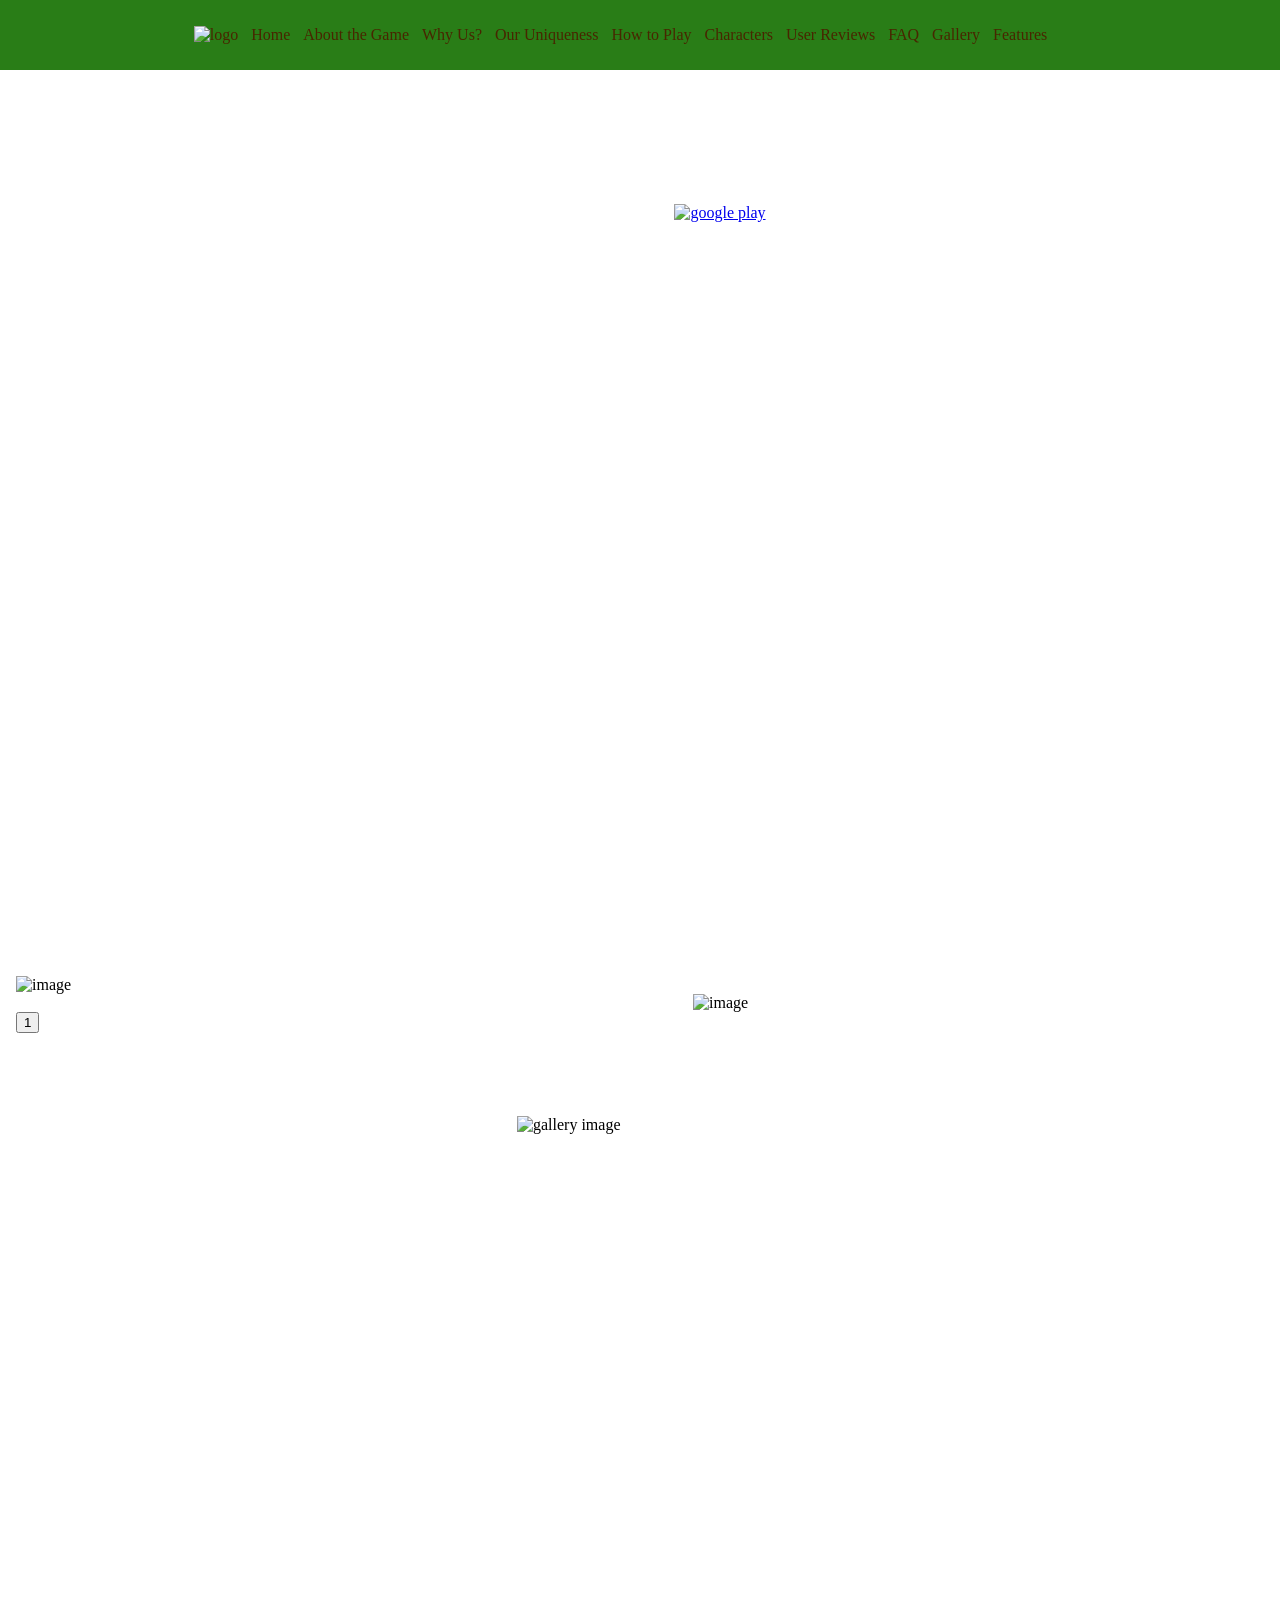
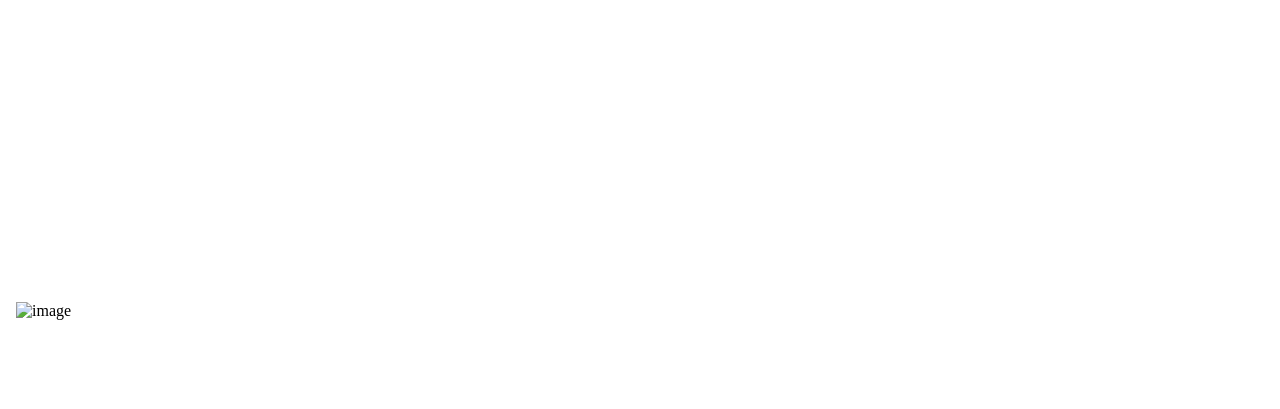
==== index.html @ a51a878f "1" ====
<!doctype html>
<html lang="en">
  <head>
    <meta charset="UTF-8" />
    <meta name="viewport" content="width=device-width, initial-scale=1.0" />
    <title></title>
    <link rel="icon" href="img" />

    <link rel="stylesheet" type="text/css" href="slick/slick.css" />
    <link rel="stylesheet" href="css/main.css" />
  </head>

  <body>
    <header class="class-header">
      <div class="class-header-background"></div>
      <nav class="class-navigation">
        <ul class="class-navigation-list">
          <li class="class-navigation-item">
            <a href="/" class="class-navigation-link">
              <img
                class="class-title-img class-navigation-img"
                alt="logo"
                src="img"
                style=""
              />
            </a>
          </li>
          <li class="class-navigation-item">
            <a href="/" class="class-navigation-link">Home</a>
          </li>
          <li class="class-navigation-item">
            <a href="/#about" class="class-navigation-link">About the Game</a>
          </li>
          <li class="class-navigation-item">
            <a href="/#why" class="class-navigation-link">Why Us?</a>
          </li>
          <li class="class-navigation-item">
            <a href="/#uniqueness" class="class-navigation-link"
              >Our Uniqueness</a
            >
          </li>

          <li class="class-navigation-item">
            <a href="/#how" class="class-navigation-link">How to Play</a>
          </li>
          <li class="class-navigation-item">
            <a href="/#characters" class="class-navigation-link">Characters</a>
          </li>
          <li class="class-navigation-item">
            <a href="/#reviews" class="class-navigation-link">User Reviews</a>
          </li>
          <li class="class-navigation-item">
            <a href="/#faq" class="class-navigation-link">FAQ</a>
          </li>
          <li class="class-navigation-item">
            <a href="/#gallery" class="class-navigation-link">Gallery</a>
          </li>
          <li class="class-navigation-item">
            <a href="/#features" class="class-navigation-link">Features</a>
          </li>
          <li class="class-navigation-item">
            <a
              href="/policy.html"
              class="class-navigation-link class-navigation-item-desk"
            >
              Privacy Policy
            </a>
          </li>
          <li class="class-navigation-item">
            <a
              href="/terms.html"
              class="class-navigation-link class-navigation-item-desk"
            >
              Terms and Conditions
            </a>
          </li>
          <li class="class-navigation-item">
            <a
              href="/cookies.html"
              class="class-navigation-link class-navigation-item-desk"
            >
              Cookies Policy
            </a>
          </li>
        </ul>

        <div class="class-header-button-wrapper">
          <a href="/" class="class-policy-terms-header-icon-menu">
            <img
              href="/"
              class="class-title-img"
              alt="logo"
              src="img"
              style=""
            />
          </a>

          <button
            type="button"
            class="class-header-icon-button"
            data-menu-button
          >
            <img
              class="class-header-icon class-header-icon-menu"
              src="img/header/menu.png"
              style=""
              alt="menu "
            />
            <img
              class="class-header-icon class-header-icon-close"
              src="img/header/menu (1).png"
              alt="close"
            />
          </button>
        </div>
      </nav>
    </header>

    <main>
      <section class="class-home" id="home">
        <div class="class-home-container">
          <div class="class-home-container-top">
            <h1>
              <img class="class-home-title-img" src="/img/home" alt="" />
            </h1>
            <h1 class="class-home-title"></h1>
            <p class="class-home-text"></p>
            <a class="class-home-link" href="#" target="_blank">
              <img class="class-home-link" src="./img/home" alt="google play" />
            </a>
          </div>
        </div>
      </section>
      <section class="class-about" id="about">
        <div class="class-about-container">
          <h2 class="class-about-title"></h2>
          <p class="class-about-text">
            <span class="class-about-text-bold"></span>
          </p>
        </div>
      </section>
      <article class="class-why" id="why">
        <span style="display: none"
          >Generated: 2026- -, Hash: class-qk-class-39fd7x</span
        >

        <div class="class-why-container">
          <h2 class="class-about-title"></h2>
          <dl class="class-why-list">
            <div class="class-why-item">
              <figure class="class-why-img">
                <img class="class-why-img" src="img/why" alt="" />
              </figure>
              <div>
                <dt class="class-why-text-bold"></dt>
                <dd class="class-why-text"></dd>
              </div>
            </div>
          </dl>
        </div>
      </article>
      <section class="class-uniqueness" id="uniqueness">
        <div class="class-uniqueness-container">
          <h2 class="class-about-title"></h2>
          <div class="class-uniqueness-list">
            <div class="class-uniqueness-item">
              <img class="class-uniqueness-img" src="" alt="" />
              <p class="class-uniqueness-text-bold"></p>
              <p class="class-uniqueness-text"></p>
            </div>
          </div>
        </div>
      </section>

      <section class="class-how" id="how">
        <div class="class-how-container">
          <h2 class="class-about-title"></h2>

          <ul class="class-how-list">
            <li class="class-how-item">
              <img
                class="class-how-img"
                src="/img/how/image (1).png"
                alt="image"
              />
              <p class="class-how-text-bold"></p>
              <p class="class-how-text"></p>
            </li>
          </ul>
        </div>
      </section>
      <section class="class-characters" id="characters">
        <div class="class-characters-container">
          <h2 class="class-about-title"></h2>
          <ul class="class-characters-list">
            <li class="class-characters-item">
              <img class="class-characters-img" src="" alt="" />
              <p class="class-characters-text-bold"></p>
              <p class="class-characters-text"></p>
            </li>
          </ul>
        </div>
      </section>
      <section class="class-reviews" id="reviews">
        <div class="class-reviews-container">
          <h2 class="class-about-title"></h2>
          <ul class="class-reviews-list">
            <li class="class-reviews-item">
              <div class="class-reviews-item-top">
                <img class="class-reviews-img" src="/img/reviews" alt="image" />
                <p class="class-reviews-text-bold"></p>
              </div>
              <p class="class-reviews-text"></p>
            </li>
          </ul>
        </div>
      </section>
      <section class="class-faq" id="faq">
        <div class="class-faq-container">
          <h2 class="class-about-title"></h2>
          <ul class="class-faq-list">
            <li class="class-faq-item">
              <div class="class-faq-question" onclick="toggleAnswer(this)">
                <span></span>
                <button class="class-toggle-button">
                  <img src="/img/faq/icon.png" alt="Toggle" />
                </button>
              </div>
              <div class="class-faq-answer"></div>
            </li>
          </ul>
        </div>
      </section>

      <section class="class-gallery" id="gallery">
        <div class="class-gallery-container">
          <h2 class="class-about-title"></h2>

          <ul class="class-gallery-list">
            <li class="class-gallery-item">
              <img
                class="class-gallery-image"
                src="./img/gallery/3.png"
                alt="gallery image"
              />
            </li>
          </ul>
          <div class="class-gallery-button-container">
            <button class="class-gallery-button class-gallery-list-left">
              <img
                class="class-gallery-button-icon"
                src="img"
                alt="left button"
              />
            </button>
            <button class="class-gallery-button class-gallery-list-right">
              <img
                class="class-gallery-button-icon"
                src="img"
                alt="right button"
              />
            </button>
          </div>
        </div>
      </section>
      <section class="class-features" id="features">
        <div class="class-features-container">
          <h2 class="class-about-title"></h2>

          <ul class="class-features-list">
            <li class="class-features-item">
              <p class="class-features-text-bold"></p>
              <img
                class="class-features-img"
                src="/img/features/image (2).png"
                alt="image"
              />
              <p class="class-features-text"></p>
            </li>
          </ul>
        </div>
      </section>
    </main>

    <script src="js/mobile-menu.js"></script>
    <script src="js/jquery-loc.js"></script>
    <script type="text/javascript" src="slick/slick.min.js"></script>
    <script src="js/slick.js"></script>
  </body>
</html>
---- css/main.css ----
/*  */
*,
*::before,
*::after {
  box-sizing: border-box;
}
html {
  scroll-behavior: smooth;
}

body {
  margin: 0;
  background:;
  color:;
}

h1,
h2,
h3,
h4,
h5,
h6,
p {
  margin: 0;
}

ul,
ol {
  margin: 0;
  padding: 0;
  list-style: none;
}
dl,
dt,
dd {
  margin: 0;
  padding: 0;
}
img {
  display: block;
  height: auto;
}
figure {
  margin: 0;
  padding: 0;
  border: 0;
}
.list {
  list-style: none;
}

button,
a {
  cursor: pointer;
}

.button:hover {
  scale: 120%;
}

.class-header.is-open .class-header-background {
  left: 0;
}
.class-header-button-wrapper {
  margin-left: auto;
}
.class-header-icon {
  display: none;
}

.class-header-icon-button {
  display: -webkit-box;
  display: -ms-flexbox;
  display: flex;
  background-color: transparent;
  border: none;
  border-radius: 50%;
}
.class-navigation-list.is-open {
  right: 0;
}
.class-header-icon-menu {
  display: block;
}

.class-header-icon-button.is-open .class-header-icon-menu {
  display: none;
}

.class-header-icon-button.is-open .class-header-icon-close {
  display: block;
}

.class-header {
  position: fixed;
  width: 100%;
  z-index: 5;
  transition: background-color 0.3s ease;
  background: transparent;
  display: flex;
  height: 64px;
  background: #297d17;
}

.class-header-background {
  position: absolute;
  top: 0;
  right: 0;
  bottom: 0;
  left: 100%;
  z-index: -1;
  transition: left 0.3s ease;
  background: #297d17;
}
.class-header.is-open .class-header-background {
  left: 0;
}
.class-header-button-wrapper {
  margin-right: auto;
  display: flex;
  align-items: center;
  justify-content: space-between;
}

.class-header-icon-menu {
  display: block;
}

.class-header-icon-button.is-open .class-header-icon-menu {
  display: none;
}

.class-header-icon-button.is-open .class-header-icon-close {
  display: block;
}

.class-navigation {
  display: -ms-flexbox;
  -webkit-box-orient: vertical;
  -webkit-box-direction: normal;
  -ms-flex-direction: column;
  flex-direction: column;
  -webkit-box-align: center;
  -ms-flex-align: center;
  align-items: center;
  -webkit-box-flex: 1;
  -ms-flex: 1;
  flex: 1;
  padding: 10px 12px;
  position: relative;
}

.class-navigation-list {
  display: flex;
  flex-direction: column;
  align-items: center;
  position: absolute;
  top: 100%;
  right: -100%;
  width: 100%;
  height: auto;
  transition: 0.3s;
  z-index: 999;
  padding: 0px 32px;
  border-radius: 0px 0px 20px 20px;
  gap: 28px;
  background: #ffc16b;
}

.class-navigation-list.is-open {
  right: 0;
}

.class-navigation-link {
  transition: all 0.3s ease-in-out;
  text-decoration: none;
  color: #482600;
}

.class-navigation-link:hover,
.class-navigatioт-link:focus {
}

.class-header.is-open {
  background-color: transparent;
}

.class-navigation-img {
  display: none;
}

@media screen and (min-width: 1200px) {
  .class-navigation-img {
    display: block;
  }
  .class-policy-terms-header-icon-menu {
    display: none;
  }
  .class-header-button-wrapper {
    display: none;
  }
  .class-header {
    width: 100%;
    height: 70px;
    padding: 0;
    display: flex;
    align-items: center;
    justify-content: center;
    z-index: 1000;
  }

  .class-header-icon-button {
    display: none;
  }
  .class-navigation {
    display: flex;
    flex-direction: row;
    flex: 1;
    padding: 0;
    width: 1440px;
    padding: 0 0px;
    margin: auto;
  }

  .class-navigation-list {
    background-color: transparent;
    flex-direction: row;
    display: flex;
    position: static;
    width: 1440px;
    margin: auto;
    padding-block: 0;
    flex: 1;
    gap: 13px;
    height: 0px;
    display: flex;
    justify-content: center;
    align-items: center;
    justify-content: center;
    padding: 0;
  }

  .class-navigation-link {
  }

  .class-navigation-link:hover,
  .class-navigation-link:focus {
  }

  .class-navigation-item-desk {
    display: none;
  }
}

.class-home {
  width: 375px;
  height: px;
  background-repeat: no-repeat;
  background-size: cover;
  background-position: center;
  background-image: url("/img/home");
  margin: auto;
}
.class-home-container {
  width: 375px;
  padding:;
  margin: auto;
}

.class-home-container-top {
  display: flex;
  flex-direction: column;
  align-items: start;
}
.class-home-title-img {
}
.class-home-title {
  -webkit-text-stroke: 1px #ffffff;
  color: #482600;
}

.class-home-text {
}
.class-home-link {
  transition: all 0.3s ease-in-out;
}

.class-home-link:hover {
  transform: scale(1.1);
}

@media screen and (min-width: 1200px) {
  .class-home {
    width: 1440px;
    height: 784px;
    background-image: url("/img/home");
  }
  .class-home-container {
    width: 1440px;
    padding: 204px 0px 0px;
  }
  .class-home-container-top {
    display: flex;
    flex-direction: column;
    align-items: center;
    justify-content: center;
  }
  .class-home-title-img {
  }
  .class-home-title {
  }

  .class-home-text {
  }
}
.class-about {
  margin: auto;
  width: 375px;
  height: px;
  background-repeat: no-repeat;
  background-size: cover;
  background-position: center;
  background-image: url("/img");
}
.class-about-container {
  width: 375px;
  padding: 64px 16px 0px;
  margin: auto;
}
.class-about-title {
  -webkit-text-stroke: 1px#FFFFFF99;
  color: #297d17;
}
.class-about-text {
}

.class-about-text-bold {
}

@media screen and (min-width: 1200px) {
  .class-about {
    width: 1440px;
    height: px;
    background-image: url("/img");
  }
  .class-about-container {
    width: 1440px;
    padding:;
  }
}
.class-why {
  margin: auto;
  width: 375px;
  height: px;
  background-repeat: no-repeat;
  background-size: cover;
  background-position: center;
  background-image: url("/img");
}

.class-why-container {
  width: 375px;
  margin: auto;
  padding: 0;
}
.class-why-list {
  padding-top: px;
  display: flex;
  flex-direction: column;
  gap: px;
}
.class-why-item {
  display: flex;
  gap: px;
  align-items: center;
}
.class-why-img {
}
.class-why-text-bold {
}
.class-why-text {
}

@media screen and (min-width: 1200px) {
  .class-why {
    width: 1440px;
    height: px;
    background-image: url("/img");
  }
  .class-why-container {
    width: 1440px;
    padding:;
  }
}

.class-uniqueness {
  margin: auto;
  width: 375px;
  height: px;
  background-repeat: no-repeat;
  background-size: cover;
  background-position: center;
  background-image: url("/img");
}
.class-uniqueness-container {
  margin: auto;
  width: 375px;
  padding: 64px 16px 0;
}
.class-uniqueness-list {
  padding-top: px;
  display: flex;
  flex-direction: column;
  gap: px;
}
.class-uniqueness-item {
}
.class-uniqueness-img {
}
.class-uniqueness-text-bold {
}
.class-uniqueness-text {
}

@media screen and (min-width: 1200px) {
  .class-uniqueness {
    width: 1440px;
    height: px;
    background-image: url("/img");
  }
  .class-uniqueness-container {
    margin: auto;
    width: 1440px;
    padding:;
  }
}
.class-how {
  margin: auto;
  width: 375px;
  height: px;
  background-repeat: no-repeat;
  background-size: cover;
  background-position: center;
  background-image: url("/img");
}
.class-how-container {
  margin: auto;
  width: 375px;
  padding: 64px 16px 0;
}
.class-how-list {
  padding-top: px;
  display: flex;
  flex-direction: column;
  gap: px;
}

.class-how-item {
}

.class-how-img {
  margin: auto;
}

.class-how-text-bold {
}

.class-how-text {
}

@media screen and (min-width: 1200px) {
  .class-how {
    width: 1440px;
    height: px;
    background-image: url("/img");
  }
  .class-how-container {
    margin: auto;
    width: 1440px;
    padding:;
  }
}

.class-characters {
  margin: auto;
  width: 375px;
  height: px;
  background-repeat: no-repeat;
  background-size: cover;
  background-position: center;
  background-image: url("/img");
}
.class-characters-container {
  padding: 0px 16px;
  margin: auto;
  width: 375px;
}
.class-characters-list {
  display: flex;
  flex-direction: column;
  padding-top: px;
  gap: px;
}
.class-characters-item {
}
.class-characters-img {
}
.class-characters-text-bold {
}

.class-characters-text {
}

@media screen and (min-width: 1200px) {
  .class-characters {
    width: 1440px;
    height: px;
    background-image: url("/img");
  }
  .class-characters-container {
    padding: px;
    margin: auto;
    width: 1440px;
  }
}

.class-reviews {
  margin: auto;
  width: 375px;
  height: px;
  background-repeat: no-repeat;
  background-size: cover;
  background-position: top;
  background-image: url("/img");
}
.class-reviews-container {
  margin: auto;
  padding: 0px 16px 0;
  width: 375px;
}
.class-reviews-list {
  padding: 0;
}

.class-reviews-item {
  margin: 0 5px;
}

.class-reviews-item-top {
  display: flex;
  gap: px;
  align-items: center;
}
.class-reviews-img {
}
.class-reviews-text-bold {
}

.class-reviews-text {
}

@media screen and (min-width: 1200px) {
  .class-reviews {
    width: 1440px;
    height: px;
    background-image: url("/img");
  }
  .class-reviews-container {
    margin: auto;
    padding:;
    width: 1440px;
  }
}

.class-faq {
  margin: auto;
  width: 375px;
  height: px;
  background-repeat: no-repeat;
  background-size: cover;
  background-position: bottom;
  background-image: url("/img");
}
.class-faq-container {
  padding: 0px 16px 0px;
  width: 375px;
  margin: auto;
}
.class-faq-list {
  padding-top: px;
  display: flex;
  flex-direction: column;
  gap: px;
}

.class-faq-item {
}

.class-faq-question {
  display: flex;
  justify-content: space-between;
  align-items: center;
}

.class-faq-answer {
}
.class-toggle-button {
  background: none;
  border: none;
  cursor: pointer;
}

.class-toggle-button img {
  transition: transform 0.3s ease;
}
.class-faq-answer {
  max-height: 0;
  overflow: hidden;
  transition:
    max-height 0.4s ease,
    opacity 0.4s ease;
  opacity: 0;
}

.class-faq-answer.open {
  max-height: 200px;
  opacity: 1;
  padding-top: 16px;
}

.class-toggle-button img.rotated {
  transform: rotate(180deg);
}
@media screen and (min-width: 1200px) {
  .class-faq {
    width: 1440px;
    height: px;
    background-image: url("/img");
  }
  .class-faq-container {
    padding:;
    width: 1440px;
    margin: auto;
  }
}
.class-gallery {
  margin: auto;
  width: 375px;
  height: px;
  background-repeat: no-repeat;
  background-size: cover;
  background-position: center;
  background-image: url("/img");
}
.class-gallery-container {
  width: 375px;
  margin: auto;
  padding: px;
}
.class-gallery-list {
  width: auto;
  padding-top: 65px;
  margin: auto;
}

.class-gallery-item {
  width: 343px;
  height: 610px;
  overflow: hidden;
  position: relative;
  margin: 0 10px;
}

.class-gallery-image {
  width: 100%;
  height: 100%;
  object-fit: cover;
  object-position: center;
}
.class-gallery-button-container {
  display: none;
}
@media screen and (min-width: 1200px) {
  .class-gallery-button-container {
    display: flex;
    align-items: center;
    justify-content: center;
    gap: 32px;
  }

  .class-gallery-button {
    background-color: transparent;
    border: none;
    padding: 0;
    -webkit-transition: scale 0.3s ease;
    transition: scale 0.3s ease;
  }
  .class-gallery-button-icon {
  }
  .class-gallery-button:hover {
    scale: 120%;
  }

  .class-gallery {
    width: 1440px;
    height: px;
    background-image: url("/img");
  }
  .class-gallery-container {
    width: 1440px;
    margin: auto;
    padding: px;
  }
  .class-gallery-item {
    width: 406px;
    height: 721.78px;
    margin: 0 10px;
  }

  .class-gallery-list {
  }
}

.class-features {
  margin: auto;
  width: 375px;
  height: px;
  background-image: url("/img");
}
.class-features-container {
  width: 375px;
  margin: auto;
  padding: 64px 16px 89px;
}
.class-features-list {
  padding-top: px;
  display: flex;
  flex-direction: column;
  gap: px;
}

.class-features-item {
}

.class-features-img {
}

.class-features-text-bold {
}

.class-features-text {
}

@media screen and (min-width: 1200px) {
  .class-features {
    width: 1440px;
    height: px;
    background-image: url("/img");
  }
  .class-features-container {
    width: 1440px;
    margin: auto;
    padding: px;
  }
}

.class-policy-terms-container {
  padding:;
  width: 375px;
  margin: auto;
}

.class-policy-terms-container h1 {
  margin-bottom: px;
}
.class-policy-terms-container h2 {
  margin:;
}
.class-policy-terms-container ul {
  list-style-type: disc;
  margin-left: 20px;
}
.class-policy-terms-container p {
  margin-bottom:;
}
.class-policy-terms-container a {
  color: inherit;
  text-decoration: none;
}
@media screen and (min-width: 1200px) {
  .class-policy-terms-container {
    padding:;
    width: 1440px;
  }
  .class-policy-terms-container h1 {
  }
  .class-policy-terms-container h2 {
  }
  .class-policy-terms-container p {
  }
}

.class-footer-container {
  width: 375px;
  padding:;
  margin: auto;
  display: flex;
  flex-direction: column;
  justify-content: center;
  align-items: center;
  gap: 25px;
}

.class-footer-wrapper {
  display: flex;
  flex-direction: row;
  align-items: center;
  gap: 4px;
}

.class-footer-text {
  text-decoration: none;
  color: inherit;
}

.class-footer-copyright {
}

@media screen and (min-width: 1200px) {
  .class-footer-container {
    width: 1440px;
    padding: 48px 199px;
    display: flex;
    flex-direction:;
    justify-content: end;
    align-items: center;
    gap: 160px;
  }

  .class-footer-wrapper {
    display: flex;
    flex-direction: row;
    justify-content: end;
    align-items: end;
    gap: 4px;
  }

  .class-footer-text {
  }

  .class-footer-copyright {
  }
}

.class-cookie-popup {
  position: fixed;
  bottom: 10px;
  width: 375px;
  padding: 30px;
  border-radius: 20px;
  background: rgba(255, 255, 255, 1);
  border: 1px solid rgba(149, 49, 133, 1);
  box-shadow: 0px 14px 42px 0px rgba(8, 15, 52, 0.06);
  z-index: 1000;
  display: none;
}

.class-cookie-popup-text-two {
  color: rgba(87, 78, 68, 1);
}

.class-cookie-button-container {
  padding: 30px 0 0;
  margin: auto;
  display: flex;
  flex-direction: row;
  align-items: center;
  justify-content: center;
  gap: 20px;
}

.class-cookie-button {
  border: none;
  background-color: transparent;
}

#accept-cookies {
}

.class-close-popup {
  position: absolute;
  top: 10px;
  right: 10px;
  font-size: 20px;
  cursor: pointer;
}

@media screen and (min-width: 1200px) {
  .class-cookie-popup-container {
    display: flex;
    align-items: center;
    justify-content: center;
  }

  .class-cookie-popup-text-two {
    font-family: Raleway;
    font-size: 18px;
    font-weight: 400;
    line-height: 30px;
    text-align: left;
    text-underline-position: from-font;
    text-decoration-skip-ink: none;
    width: 648px;
  }

  .class-cookie-button-container {
    padding: 0;
    margin: auto;
    display: flex;
    flex-direction: row;
    gap: 40px;
  }

  .class-cookie-popup {
    position: fixed;
    bottom: 10px;
    width: 1440px;
    padding: 32px;
    display: none;
  }
}
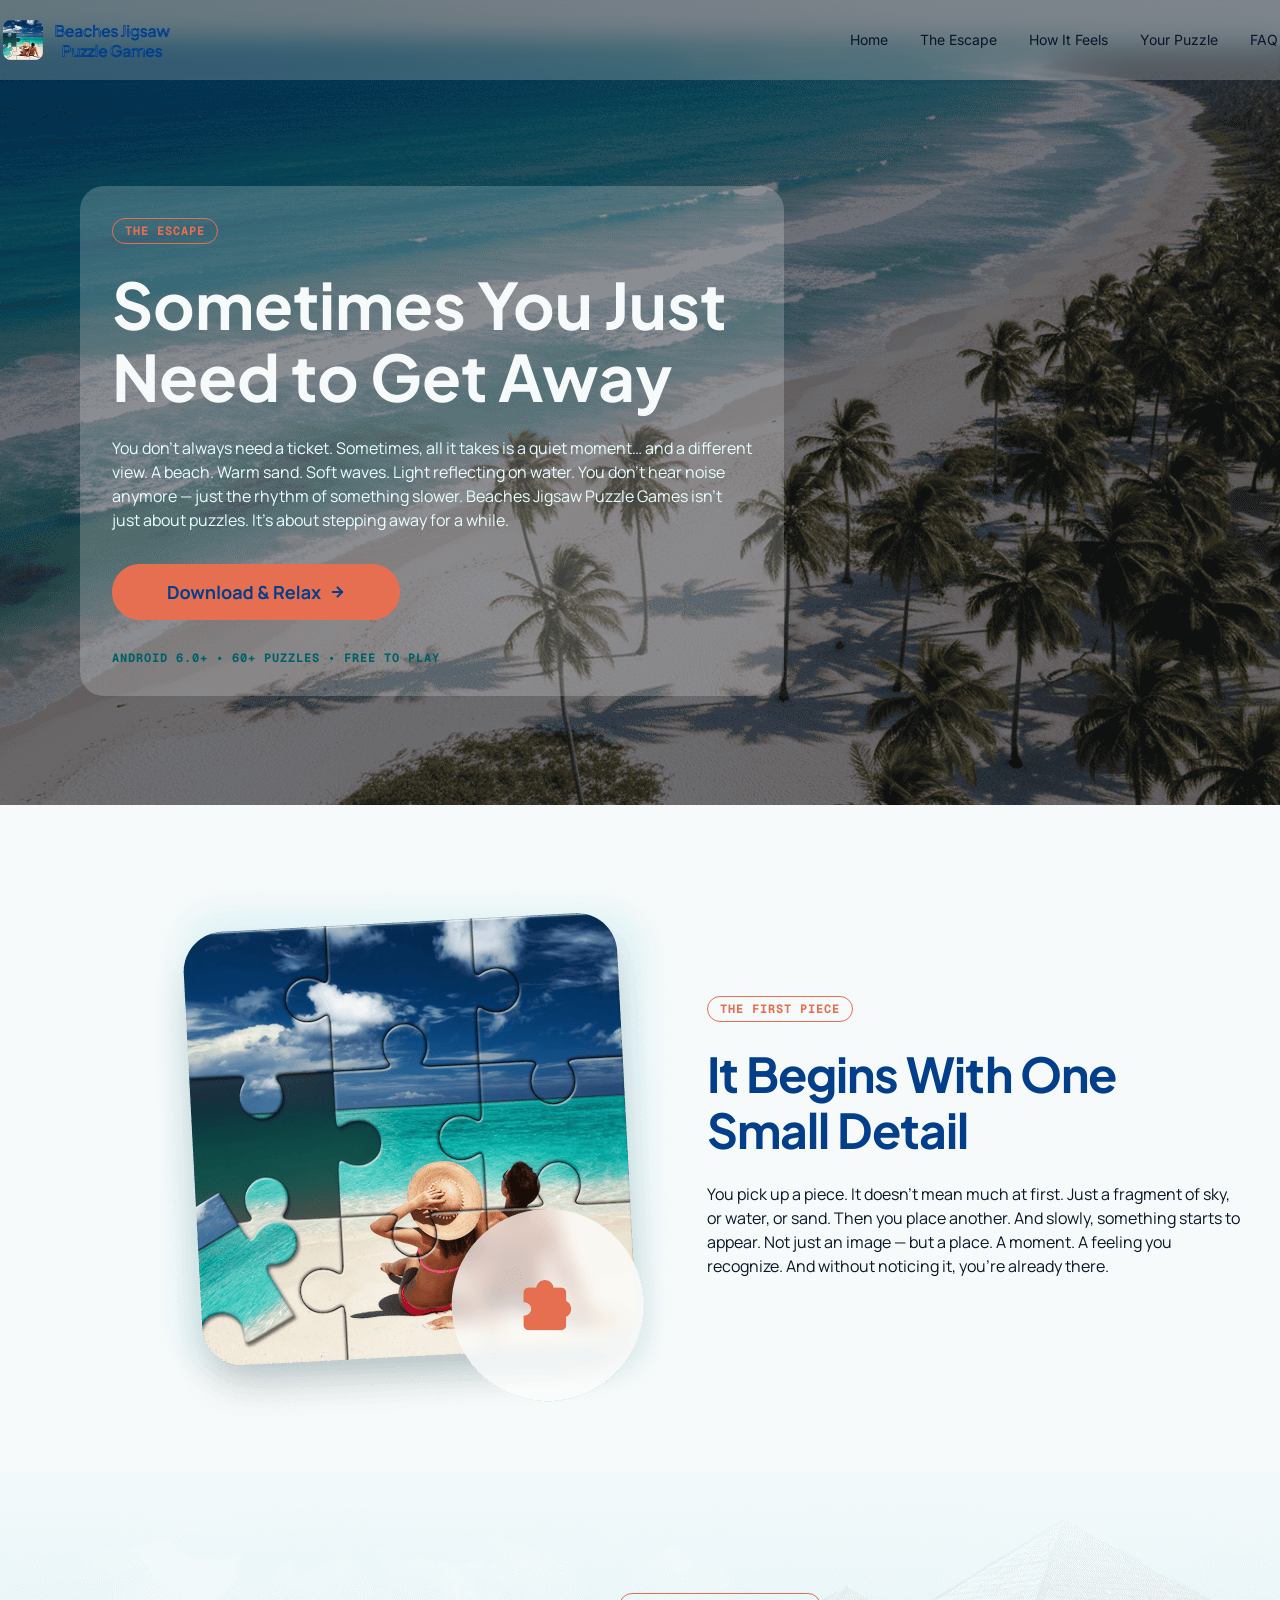
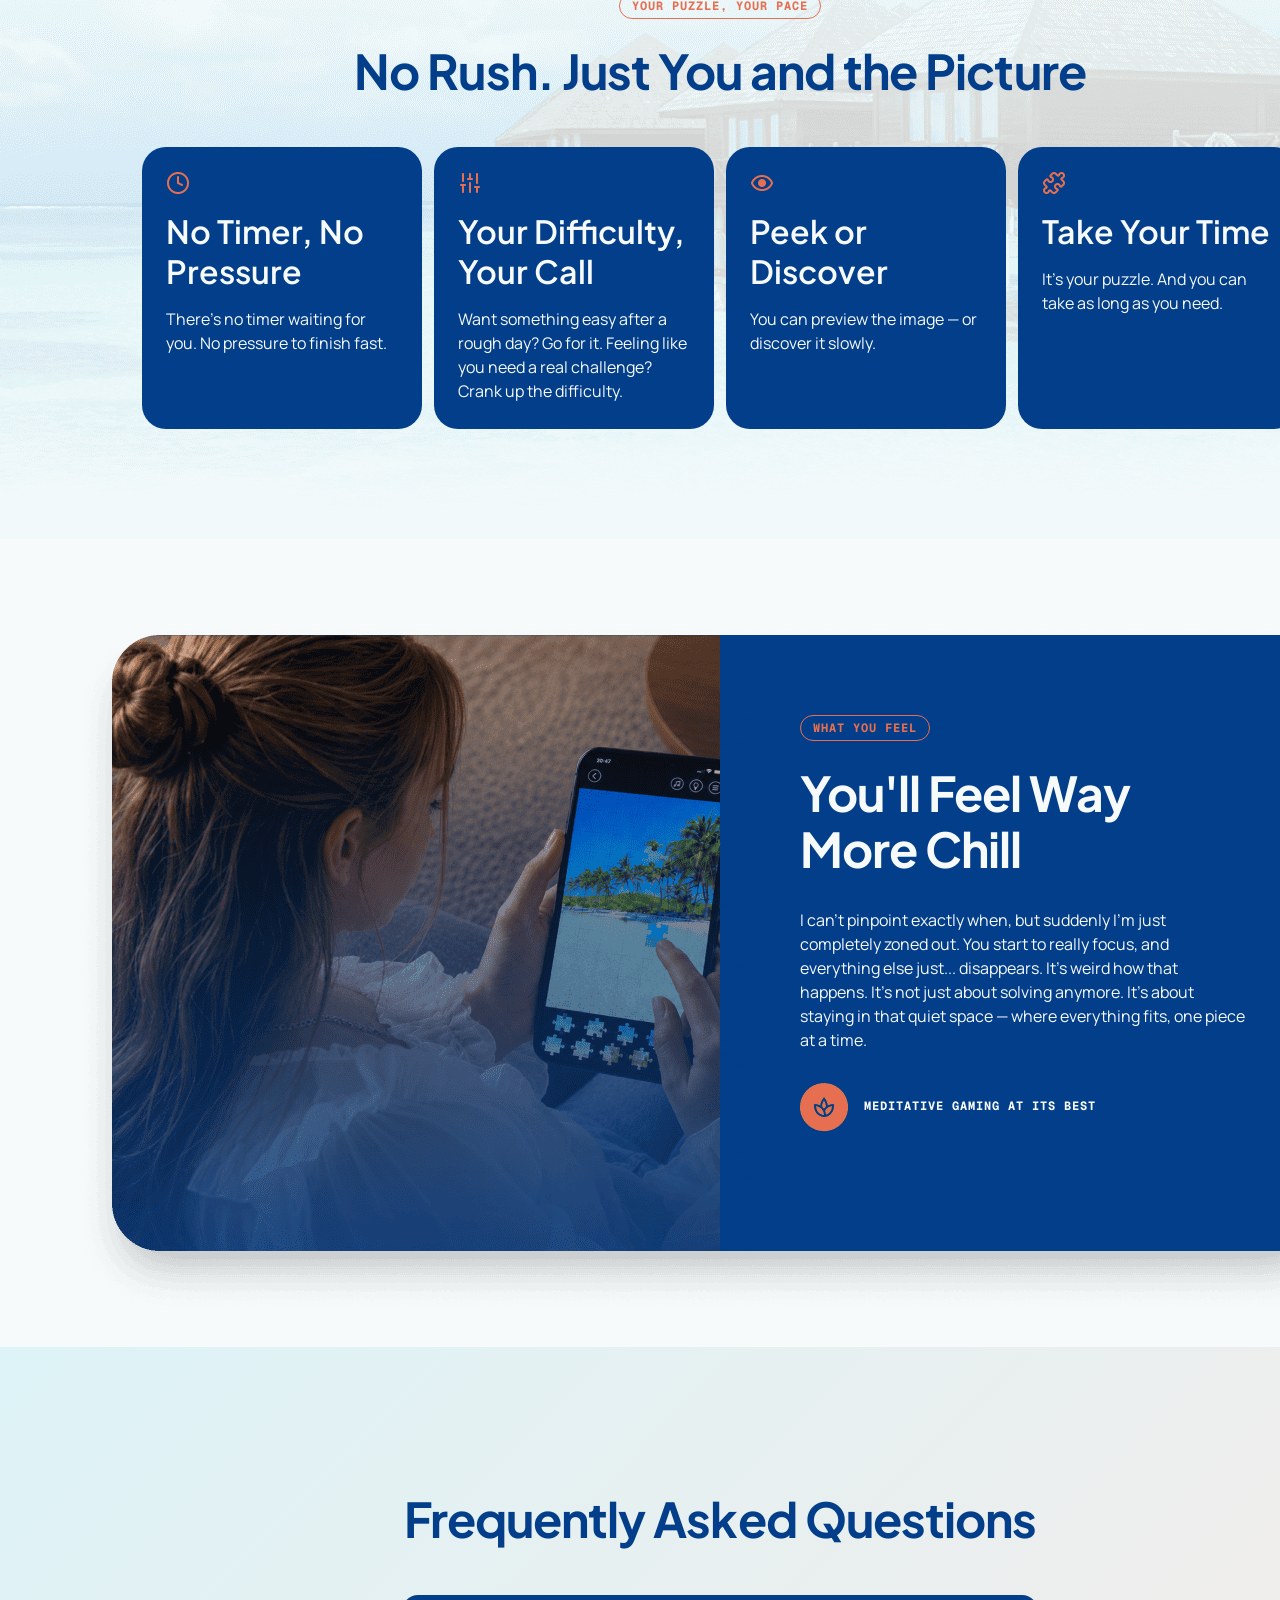
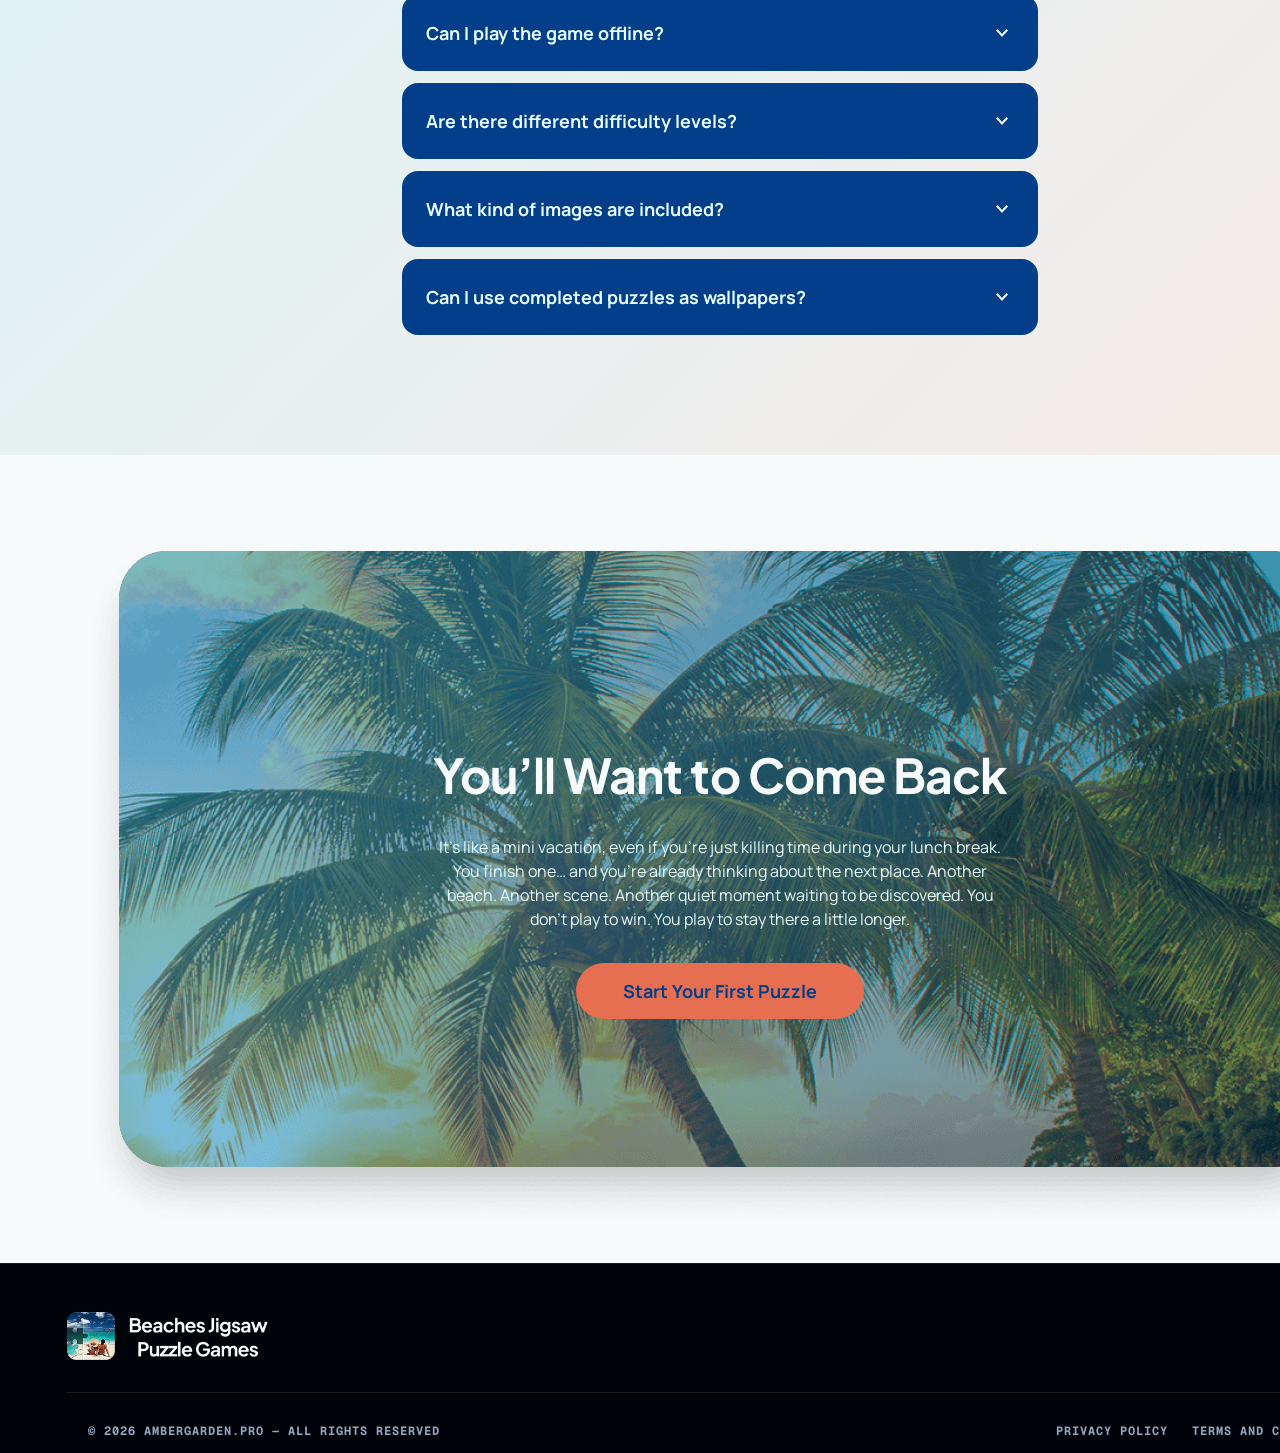
==== commit d428b257: "2" ====
--- a/index.html
+++ b/index.html
@@ -3,285 +3,377 @@
   <head>
     <meta charset="UTF-8" />
     <meta name="viewport" content="width=device-width, initial-scale=1.0" />
-    <title></title>
-    <link rel="icon" href="img" />
+    <title>Beaches Jigsaw Puzzle Games — Relaxing HD Puzzle Experience</title>
+    <meta
+      name="description"
+      content="Relax with Beaches Jigsaw Puzzle Games. Solve beautiful HD beach puzzles, play offline, and enjoy calm, stress-free gameplay."
+    />
+
+    <link rel="canonical" href="https://ambergarden.pro/" />
+    <link rel="icon" href="img/unnamed 2.png" />
 
     <link rel="stylesheet" type="text/css" href="slick/slick.css" />
     <link rel="stylesheet" href="css/main.css" />
   </head>
 
   <body>
-    <header class="class-header">
-      <div class="class-header-background"></div>
-      <nav class="class-navigation">
-        <ul class="class-navigation-list">
-          <li class="class-navigation-item">
-            <a href="/" class="class-navigation-link">
+    <header class="a-j-header">
+      <div class="a-j-header-background"></div>
+      <nav class="a-j-navigation">
+        <ul class="a-j-navigation-list">
+          <li class="a-j-navigation-item">
+            <a href="/" class="a-j-navigation-link">
               <img
-                class="class-title-img class-navigation-img"
+                class="a-j-title-img a-j-navigation-img"
                 alt="logo"
-                src="img"
-                style=""
+                src="img/1.png"
+                style="height: 40px"
               />
             </a>
           </li>
-          <li class="class-navigation-item">
-            <a href="/" class="class-navigation-link">Home</a>
-          </li>
-          <li class="class-navigation-item">
-            <a href="/#about" class="class-navigation-link">About the Game</a>
-          </li>
-          <li class="class-navigation-item">
-            <a href="/#why" class="class-navigation-link">Why Us?</a>
-          </li>
-          <li class="class-navigation-item">
-            <a href="/#uniqueness" class="class-navigation-link"
-              >Our Uniqueness</a
-            >
-          </li>
-
-          <li class="class-navigation-item">
-            <a href="/#how" class="class-navigation-link">How to Play</a>
-          </li>
-          <li class="class-navigation-item">
-            <a href="/#characters" class="class-navigation-link">Characters</a>
-          </li>
-          <li class="class-navigation-item">
-            <a href="/#reviews" class="class-navigation-link">User Reviews</a>
-          </li>
-          <li class="class-navigation-item">
-            <a href="/#faq" class="class-navigation-link">FAQ</a>
-          </li>
-          <li class="class-navigation-item">
-            <a href="/#gallery" class="class-navigation-link">Gallery</a>
-          </li>
-          <li class="class-navigation-item">
-            <a href="/#features" class="class-navigation-link">Features</a>
-          </li>
-          <li class="class-navigation-item">
-            <a
-              href="/policy.html"
-              class="class-navigation-link class-navigation-item-desk"
-            >
-              Privacy Policy
-            </a>
-          </li>
-          <li class="class-navigation-item">
-            <a
-              href="/terms.html"
-              class="class-navigation-link class-navigation-item-desk"
-            >
-              Terms and Conditions
-            </a>
-          </li>
-          <li class="class-navigation-item">
-            <a
-              href="/cookies.html"
-              class="class-navigation-link class-navigation-item-desk"
-            >
-              Cookies Policy
-            </a>
+          <li class="a-j-navigation-item">
+            <a href="/" class="a-j-navigation-link">Home</a>
+          </li>
+          <li class="a-j-navigation-item">
+            <a href="/#about" class="a-j-navigation-link">The Escape</a>
+          </li>
+          <li class="a-j-navigation-item">
+            <a href="/#why" class="a-j-navigation-link">How It Feels</a>
+          </li>
+          <li class="a-j-navigation-item">
+            <a href="/#uniqueness" class="a-j-navigation-link">Your Puzzle</a>
+          </li>
+
+          <li class="a-j-navigation-item">
+            <a href="/#faq" class="a-j-navigation-link">FAQ</a>
           </li>
         </ul>
 
-        <div class="class-header-button-wrapper">
-          <a href="/" class="class-policy-terms-header-icon-menu">
+        <div class="a-j-header-button-wrapper">
+          <a href="/" class="a-j-policy-terms-header-icon-menu">
             <img
               href="/"
-              class="class-title-img"
+              class="a-j-title-img"
               alt="logo"
-              src="img"
-              style=""
+              src="img/1.png"
+              style="height: 40px"
             />
           </a>
 
-          <button
-            type="button"
-            class="class-header-icon-button"
-            data-menu-button
-          >
-            <img
-              class="class-header-icon class-header-icon-menu"
-              src="img/header/menu.png"
-              style=""
-              alt="menu "
-            />
-            <img
-              class="class-header-icon class-header-icon-close"
-              src="img/header/menu (1).png"
-              alt="close"
-            />
+          <button type="button" class="a-j-header-icon-button" data-menu-button>
+            <svg
+              class="a-j-header-icon a-j-header-icon-menu"
+              width="24"
+              height="24"
+              viewBox="0 0 24 24"
+              fill="none"
+              xmlns="http://www.w3.org/2000/svg"
+            >
+              <g clip-path="url(#clip0_2_344)">
+                <path
+                  d="M4 6H20"
+                  stroke="#0B1528"
+                  stroke-width="2"
+                  stroke-linecap="round"
+                  stroke-linejoin="round"
+                />
+                <path
+                  d="M4 12H20"
+                  stroke="#0B1528"
+                  stroke-width="2"
+                  stroke-linecap="round"
+                  stroke-linejoin="round"
+                />
+                <path
+                  d="M4 18H20"
+                  stroke="#0B1528"
+                  stroke-width="2"
+                  stroke-linecap="round"
+                  stroke-linejoin="round"
+                />
+              </g>
+              <defs>
+                <clipPath id="clip0_2_344">
+                  <rect width="24" height="24" fill="white" />
+                </clipPath>
+              </defs>
+            </svg>
+            <svg
+              class="a-j-header-icon a-j-header-icon-close"
+              width="24"
+              height="24"
+              viewBox="0 0 24 24"
+              fill="none"
+              xmlns="http://www.w3.org/2000/svg"
+            >
+              <g clip-path="url(#clip0_2_327)">
+                <path
+                  d="M18 6L6 18"
+                  stroke="#0B1528"
+                  stroke-width="2"
+                  stroke-linecap="round"
+                  stroke-linejoin="round"
+                />
+                <path
+                  d="M6 6L18 18"
+                  stroke="#0B1528"
+                  stroke-width="2"
+                  stroke-linecap="round"
+                  stroke-linejoin="round"
+                />
+              </g>
+              <defs>
+                <clipPath id="clip0_2_327">
+                  <rect width="24" height="24" fill="white" />
+                </clipPath>
+              </defs>
+            </svg>
           </button>
         </div>
       </nav>
     </header>
 
     <main>
-      <section class="class-home" id="home">
-        <div class="class-home-container">
-          <div class="class-home-container-top">
-            <h1>
-              <img class="class-home-title-img" src="/img/home" alt="" />
-            </h1>
-            <h1 class="class-home-title"></h1>
-            <p class="class-home-text"></p>
-            <a class="class-home-link" href="#" target="_blank">
-              <img class="class-home-link" src="./img/home" alt="google play" />
+      <section class="a-j-home" id="home">
+        <div class="a-j-home-container">
+          <div class="a-j-home-container-top">
+            <h1 class="a-j-home-title-img">THE ESCAPE</h1>
+            <h2 class="a-j-home-title">Sometimes You Just Need to Get Away</h2>
+            <p class="a-j-home-text">
+              You don’t always need a ticket. Sometimes, all it takes is a quiet
+              moment… and a different view. A beach. Warm sand. Soft waves.
+              Light reflecting on water. You don’t hear noise anymore — just the
+              rhythm of something slower. Beaches Jigsaw Puzzle Games isn’t just
+              about puzzles. It’s about stepping away for a while.
+            </p>
+            <a
+              class="a-j-home-link"
+              href="https://play.google.com/store/apps/details?id=com.bestbeaches.jigsawpuzzlegames&hl=en&gl=us"
+              target="_blank"
+            >
+              <img
+                class="a-j-home-link"
+                src="./img/Button.png"
+                alt="google play"
+              />
+            </a>
+            <p class="a-j-home-list">
+              Android 6.0+ • 60+ puzzles • Free to play
+            </p>
+          </div>
+        </div>
+      </section>
+      <section class="a-j-about" id="about">
+        <div class="a-j-about-container">
+          <h2 class="a-j-home-title-img">THE FIRST PIECE</h2>
+
+          <h3 class="a-j-about-title">
+            It Begins With One <br />
+            Small Detail
+          </h3>
+          <p class="a-j-about-text">
+            You pick up a piece. It doesn’t mean much at first. Just a fragment
+            of sky, or water, or sand. Then you place another. And slowly,
+            something starts to appear. Not just an image — but a place. A
+            moment. A feeling you recognize. And without noticing it, you’re
+            already there.
+          </p>
+        </div>
+      </section>
+      <article class="a-j-why" id="why">
+        <span style="display: none"
+          >Generated: 2026-0718, Hash: a-j-qk-a-j-39fd7x</span
+        >
+
+        <div class="a-j-why-container">
+          <h2 class="a-j-home-title-img" style="margin: auto">
+            Your Puzzle, Your Pace
+          </h2>
+
+          <h3 class="a-j-about-title" style="text-align: center">
+            No Rush. Just You and the Picture
+          </h3>
+          <dl class="a-j-why-list">
+            <div class="a-j-why-item">
+              <figure class="a-j-why-img">
+                <img class="a-j-why-img" src="img/1 (1).png" alt="" />
+              </figure>
+
+              <dt class="a-j-why-text-bold">No Timer, No Pressure</dt>
+              <dd class="a-j-why-text">
+                There's no timer waiting for you. No pressure to finish fast.
+              </dd>
+            </div>
+            <div class="a-j-why-item">
+              <figure class="a-j-why-img">
+                <img class="a-j-why-img" src="img/1 (2).png" alt="" />
+              </figure>
+
+              <dt class="a-j-why-text-bold">Your Difficulty, Your Call</dt>
+              <dd class="a-j-why-text">
+                Want something easy after a rough day? Go for it. Feeling like
+                you need a real challenge? Crank up the difficulty.
+              </dd>
+            </div>
+            <div class="a-j-why-item">
+              <figure class="a-j-why-img">
+                <img class="a-j-why-img" src="img/1 (3).png" alt="" />
+              </figure>
+
+              <dt class="a-j-why-text-bold">Peek or Discover</dt>
+              <dd class="a-j-why-text">
+                You can preview the image — or discover it slowly.
+              </dd>
+            </div>
+            <div class="a-j-why-item">
+              <figure class="a-j-why-img">
+                <img class="a-j-why-img" src="img/1 (4).png" alt="" />
+              </figure>
+
+              <dt class="a-j-why-text-bold">Take Your Time</dt>
+              <dd class="a-j-why-text">
+                It's your puzzle. And you can take as long as you need.
+              </dd>
+            </div>
+          </dl>
+        </div>
+      </article>
+      <section class="a-j-uniqueness" id="uniqueness">
+        <div class="a-j-uniqueness-container">
+          <h2 class="a-j-home-title-img">What You Feel</h2>
+
+          <h3 class="a-j-about-title" style="color: #f6fafa">
+            You'll Feel Way More Chill
+          </h3>
+          <p class="a-j-about-text a-j-about-texts">
+            I can't pinpoint exactly when, but suddenly I'm just completely
+            zoned out. You start to really focus, and everything else just...
+            disappears. It's weird how that happens. It’s not just about solving
+            anymore. It’s about staying in that quiet space — where everything
+            fits, one piece at a time.
+          </p>
+          <p class="a-j-uniqueness-text">MEDITATIVE GAMING AT ITS BEST</p>
+        </div>
+      </section>
+      <section class="a-j-faq" id="faq">
+        <div class="a-j-faq-container">
+          <h3 class="a-j-about-title" style="text-align: center">
+            Frequently Asked Questions
+          </h3>
+          <ul class="a-j-faq-list">
+            <li class="a-j-faq-item">
+              <div class="a-j-faq-question" onclick="toggleAnswer(this)">
+                <span>Can I play the game offline?</span>
+                <button class="a-j-toggle-button">
+                  <img src="/img/Container.png" alt="Toggle" />
+                </button>
+              </div>
+              <div class="a-j-faq-answer">
+                Yes, you can enjoy all puzzles without an internet connection.
+                It’s perfect for travel, breaks, or quiet time anywhere. You
+                don’t need Wi-Fi to relax and play. Everything is available
+                offline once installed.
+              </div>
+            </li>
+            <li class="a-j-faq-item">
+              <div class="a-j-faq-question" onclick="toggleAnswer(this)">
+                <span>Are there different difficulty levels?</span>
+                <button class="a-j-toggle-button">
+                  <img src="/img/Container.png" alt="Toggle" />
+                </button>
+              </div>
+              <div class="a-j-faq-answer">
+                Yes, you can choose how many pieces you want in each puzzle. So
+                you can make it easier when you're tired or harder when you're
+                feeling up for a challenge. Beginners can start easy, while
+                experienced players can challenge themselves. You’re always in
+                control of the experience.
+              </div>
+            </li>
+            <li class="a-j-faq-item">
+              <div class="a-j-faq-question" onclick="toggleAnswer(this)">
+                <span>What kind of images are included?</span>
+                <button class="a-j-toggle-button">
+                  <img src="/img/Container.png" alt="Toggle" />
+                </button>
+              </div>
+              <div class="a-j-faq-answer">
+                The game features a wide variety of beautiful beach scenes.
+                You’ll find tropical islands, ocean views, sunsets, and peaceful
+                coastlines. The photos look amazing and they're really crisp -
+                perfect when you just want to zone out. We keep adding new
+                beaches so you won't get bored.
+              </div>
+            </li>
+            <li class="a-j-faq-item">
+              <div class="a-j-faq-question" onclick="toggleAnswer(this)">
+                <span>Can I use completed puzzles as wallpapers?</span>
+                <button class="a-j-toggle-button">
+                  <img src="/img/Container.png" alt="Toggle" />
+                </button>
+              </div>
+              <div class="a-j-faq-answer">
+                Yes, once you complete a puzzle, you can save it as a wallpaper.
+                So you can keep the ones you really love on your phone. It’s a
+                nice way to personalize your device. It's pretty cool that you
+                get to keep something after you're done playing.
+              </div>
+            </li>
+          </ul>
+        </div>
+      </section>
+      <section class="a-j-characters" id="characters">
+        <div class="a-j-characters-container">
+          <h3
+            class="a-j-about-title"
+            style="text-align: center; color: #f6fafa"
+          >
+            You’ll Want to Come Back
+          </h3>
+          <p class="a-j-characters-text-bold">
+            It's like a mini vacation, even if you're just killing time during
+            your lunch break. You finish one… and you’re already thinking about
+            the next place. Another beach. Another scene. Another quiet moment
+            waiting to be discovered. You don’t play to win. You play to stay
+            there a little longer.
+          </p>
+          <a
+            class="a-j-home-link a-j-characters-text"
+            href="https://play.google.com/store/apps/details?id=com.bestbeaches.jigsawpuzzlegames&hl=en&gl=us"
+            target="_blank"
+          >
+            Start Your First Puzzle
+          </a>
+        </div>
+      </section>
+    </main>
+    <footer
+      class="a-j-footer"
+      style="margin: auto; border-top: 1px solid #f1f5f91a; background: #01030a"
+    >
+      <div class="a-j-footer-container">
+        <div class="a-j-footer-div-w">
+          <a href="#">
+            <img
+              class="a-j-footer-img"
+              src="/img/Brand Logo.png"
+              alt="button"
+            /> </a
+          ><img class="a-j-footer-img-w" src="/img/Frame.png" alt="button" />
+        </div>
+        <div class="a-j-footer-div-q">
+          <div class="a-j-footer-wrapper">
+            <a class="a-j-footer-text" href="/policy.html">Privacy Policy</a>
+            <a class="a-j-footer-text" href="/terms.html"
+              >Terms and Conditions
             </a>
           </div>
-        </div>
-      </section>
-      <section class="class-about" id="about">
-        <div class="class-about-container">
-          <h2 class="class-about-title"></h2>
-          <p class="class-about-text">
-            <span class="class-about-text-bold"></span>
+          <p class="a-j-footer-copyright">
+            © 2026 ambergarden.pro — All rights reserved
           </p>
         </div>
-      </section>
-      <article class="class-why" id="why">
-        <span style="display: none"
-          >Generated: 2026- -, Hash: class-qk-class-39fd7x</span
-        >
-
-        <div class="class-why-container">
-          <h2 class="class-about-title"></h2>
-          <dl class="class-why-list">
-            <div class="class-why-item">
-              <figure class="class-why-img">
-                <img class="class-why-img" src="img/why" alt="" />
-              </figure>
-              <div>
-                <dt class="class-why-text-bold"></dt>
-                <dd class="class-why-text"></dd>
-              </div>
-            </div>
-          </dl>
-        </div>
-      </article>
-      <section class="class-uniqueness" id="uniqueness">
-        <div class="class-uniqueness-container">
-          <h2 class="class-about-title"></h2>
-          <div class="class-uniqueness-list">
-            <div class="class-uniqueness-item">
-              <img class="class-uniqueness-img" src="" alt="" />
-              <p class="class-uniqueness-text-bold"></p>
-              <p class="class-uniqueness-text"></p>
-            </div>
-          </div>
-        </div>
-      </section>
-
-      <section class="class-how" id="how">
-        <div class="class-how-container">
-          <h2 class="class-about-title"></h2>
-
-          <ul class="class-how-list">
-            <li class="class-how-item">
-              <img
-                class="class-how-img"
-                src="/img/how/image (1).png"
-                alt="image"
-              />
-              <p class="class-how-text-bold"></p>
-              <p class="class-how-text"></p>
-            </li>
-          </ul>
-        </div>
-      </section>
-      <section class="class-characters" id="characters">
-        <div class="class-characters-container">
-          <h2 class="class-about-title"></h2>
-          <ul class="class-characters-list">
-            <li class="class-characters-item">
-              <img class="class-characters-img" src="" alt="" />
-              <p class="class-characters-text-bold"></p>
-              <p class="class-characters-text"></p>
-            </li>
-          </ul>
-        </div>
-      </section>
-      <section class="class-reviews" id="reviews">
-        <div class="class-reviews-container">
-          <h2 class="class-about-title"></h2>
-          <ul class="class-reviews-list">
-            <li class="class-reviews-item">
-              <div class="class-reviews-item-top">
-                <img class="class-reviews-img" src="/img/reviews" alt="image" />
-                <p class="class-reviews-text-bold"></p>
-              </div>
-              <p class="class-reviews-text"></p>
-            </li>
-          </ul>
-        </div>
-      </section>
-      <section class="class-faq" id="faq">
-        <div class="class-faq-container">
-          <h2 class="class-about-title"></h2>
-          <ul class="class-faq-list">
-            <li class="class-faq-item">
-              <div class="class-faq-question" onclick="toggleAnswer(this)">
-                <span></span>
-                <button class="class-toggle-button">
-                  <img src="/img/faq/icon.png" alt="Toggle" />
-                </button>
-              </div>
-              <div class="class-faq-answer"></div>
-            </li>
-          </ul>
-        </div>
-      </section>
-
-      <section class="class-gallery" id="gallery">
-        <div class="class-gallery-container">
-          <h2 class="class-about-title"></h2>
-
-          <ul class="class-gallery-list">
-            <li class="class-gallery-item">
-              <img
-                class="class-gallery-image"
-                src="./img/gallery/3.png"
-                alt="gallery image"
-              />
-            </li>
-          </ul>
-          <div class="class-gallery-button-container">
-            <button class="class-gallery-button class-gallery-list-left">
-              <img
-                class="class-gallery-button-icon"
-                src="img"
-                alt="left button"
-              />
-            </button>
-            <button class="class-gallery-button class-gallery-list-right">
-              <img
-                class="class-gallery-button-icon"
-                src="img"
-                alt="right button"
-              />
-            </button>
-          </div>
-        </div>
-      </section>
-      <section class="class-features" id="features">
-        <div class="class-features-container">
-          <h2 class="class-about-title"></h2>
-
-          <ul class="class-features-list">
-            <li class="class-features-item">
-              <p class="class-features-text-bold"></p>
-              <img
-                class="class-features-img"
-                src="/img/features/image (2).png"
-                alt="image"
-              />
-              <p class="class-features-text"></p>
-            </li>
-          </ul>
-        </div>
-      </section>
-    </main>
-
+      </div>
+    </footer>
     <script src="js/mobile-menu.js"></script>
     <script src="js/jquery-loc.js"></script>
     <script type="text/javascript" src="slick/slick.min.js"></script>
--- a/css/main.css
+++ b/css/main.css
@@ -1,4 +1,5 @@
-/*  */
+@import url("https://fonts.googleapis.com/css2?family=Geist+Mono:ital,wght@0,100..900;1,100..900&family=Inter:ital,opsz,wght@0,14..32,100..900;1,14..32,100..900&family=Manrope:wght@200..800&family=Plus+Jakarta+Sans:ital,wght@0,200..800;1,200..800&display=swap");
+
 *,
 *::before,
 *::after {
@@ -10,8 +11,9 @@
 
 body {
   margin: 0;
-  background:;
-  color:;
+  background: #f6fafa;
+
+  color: #0b1528;
 }
 
 h1,
@@ -58,17 +60,17 @@
   scale: 120%;
 }
 
-.class-header.is-open .class-header-background {
+.a-j-header.is-open .a-j-header-background {
   left: 0;
 }
-.class-header-button-wrapper {
+.a-j-header-button-wrapper {
   margin-left: auto;
 }
-.class-header-icon {
+.a-j-header-icon {
   display: none;
 }
 
-.class-header-icon-button {
+.a-j-header-icon-button {
   display: -webkit-box;
   display: -ms-flexbox;
   display: flex;
@@ -76,33 +78,36 @@
   border: none;
   border-radius: 50%;
 }
-.class-navigation-list.is-open {
+.a-j-navigation-list.is-open {
   right: 0;
 }
-.class-header-icon-menu {
+.a-j-header-icon-menu {
   display: block;
 }
 
-.class-header-icon-button.is-open .class-header-icon-menu {
+.a-j-header-icon-button.is-open .a-j-header-icon-menu {
   display: none;
 }
 
-.class-header-icon-button.is-open .class-header-icon-close {
+.a-j-header-icon-button.is-open .a-j-header-icon-close {
   display: block;
 }
 
-.class-header {
+.a-j-header {
   position: fixed;
   width: 100%;
   z-index: 5;
   transition: background-color 0.3s ease;
   background: transparent;
   display: flex;
-  height: 64px;
-  background: #297d17;
-}
-
-.class-header-background {
+  height: 80px;
+  background: #ffffff33;
+  box-shadow: 0px 1px 2px 0px #023e8a1a;
+
+  backdrop-filter: blur(12px);
+}
+
+.a-j-header-background {
   position: absolute;
   top: 0;
   right: 0;
@@ -110,31 +115,34 @@
   left: 100%;
   z-index: -1;
   transition: left 0.3s ease;
-  background: #297d17;
-}
-.class-header.is-open .class-header-background {
+  background: #ffffff33;
+  box-shadow: 0px 1px 2px 0px #023e8a1a;
+
+  backdrop-filter: blur(12px);
+}
+.a-j-header.is-open .a-j-header-background {
   left: 0;
 }
-.class-header-button-wrapper {
+.a-j-header-button-wrapper {
   margin-right: auto;
   display: flex;
   align-items: center;
   justify-content: space-between;
 }
 
-.class-header-icon-menu {
+.a-j-header-icon-menu {
   display: block;
 }
 
-.class-header-icon-button.is-open .class-header-icon-menu {
+.a-j-header-icon-button.is-open .a-j-header-icon-menu {
   display: none;
 }
 
-.class-header-icon-button.is-open .class-header-icon-close {
+.a-j-header-icon-button.is-open .a-j-header-icon-close {
   display: block;
 }
 
-.class-navigation {
+.a-j-navigation {
   display: -ms-flexbox;
   -webkit-box-orient: vertical;
   -webkit-box-direction: normal;
@@ -146,11 +154,11 @@
   -webkit-box-flex: 1;
   -ms-flex: 1;
   flex: 1;
-  padding: 10px 12px;
+  padding: 20px 16px;
   position: relative;
 }
 
-.class-navigation-list {
+.a-j-navigation-list {
   display: flex;
   flex-direction: column;
   align-items: center;
@@ -158,50 +166,63 @@
   top: 100%;
   right: -100%;
   width: 100%;
-  height: auto;
+  height: 812px;
   transition: 0.3s;
   z-index: 999;
-  padding: 0px 32px;
-  border-radius: 0px 0px 20px 20px;
-  gap: 28px;
-  background: #ffc16b;
-}
-
-.class-navigation-list.is-open {
+  padding: 32px;
+
+  gap: 32px;
+
+  background-repeat: no-repeat;
+  background-size: cover;
+  background-position: center;
+  background-image: url("/img/Mobile\ -\ menu.png");
+}
+
+.a-j-navigation-list.is-open {
   right: 0;
 }
 
-.class-navigation-link {
+.a-j-navigation-link {
   transition: all 0.3s ease-in-out;
   text-decoration: none;
-  color: #482600;
-}
-
-.class-navigation-link:hover,
-.class-navigatioт-link:focus {
-}
-
-.class-header.is-open {
+  color: #f6fafa;
+  font-family: Inter;
+  font-weight: 400;
+  font-style: Regular;
+  font-size: 14px;
+  leading-trim: NONE;
+  line-height: 100%;
+  letter-spacing: 0%;
+}
+
+.a-j-navigation-link:hover,
+.a-j-navigatioт-link:focus {
+  color: #e76f51;
+}
+
+.a-j-header.is-open {
   background-color: transparent;
 }
 
-.class-navigation-img {
+.a-j-navigation-img {
   display: none;
 }
 
-@media screen and (min-width: 1200px) {
-  .class-navigation-img {
+@media screen and (min-width: 1204px) {
+  .a-j-navigation-img {
     display: block;
-  }
-  .class-policy-terms-header-icon-menu {
+    margin-right: 645px;
+  }
+  .a-j-policy-terms-header-icon-menu {
     display: none;
   }
-  .class-header-button-wrapper {
+  .a-j-header-button-wrapper {
     display: none;
   }
-  .class-header {
+  .a-j-header {
     width: 100%;
-    height: 70px;
+    height: 80px;
     padding: 0;
     display: flex;
     align-items: center;
@@ -209,10 +230,10 @@
     z-index: 1000;
   }
 
-  .class-header-icon-button {
+  .a-j-header-icon-button {
     display: none;
   }
-  .class-navigation {
+  .a-j-navigation {
     display: flex;
     flex-direction: row;
     flex: 1;
@@ -222,7 +243,7 @@
     margin: auto;
   }
 
-  .class-navigation-list {
+  .a-j-navigation-list {
     background-color: transparent;
     flex-direction: row;
     display: flex;
@@ -231,7 +252,7 @@
     margin: auto;
     padding-block: 0;
     flex: 1;
-    gap: 13px;
+    gap: 32px;
     height: 0px;
     display: flex;
     justify-content: center;
@@ -240,380 +261,506 @@
     padding: 0;
   }
 
-  .class-navigation-link {
-  }
-
-  .class-navigation-link:hover,
-  .class-navigation-link:focus {
-  }
-
-  .class-navigation-item-desk {
+  .a-j-navigation-link {
+    font-family: Inter;
+    font-weight: 400;
+    font-style: Regular;
+    font-size: 14px;
+    leading-trim: NONE;
+    line-height: 100%;
+    letter-spacing: 0%;
+    color: #0b1528;
+  }
+
+  .a-j-navigation-link:hover,
+  .a-j-navigation-link:focus {
+  }
+
+  .a-j-navigation-item-desk {
     display: none;
   }
 }
 
-.class-home {
-  width: 375px;
-  height: px;
+.a-j-home {
+  width: 375px;
+  height: 998px;
   background-repeat: no-repeat;
   background-size: cover;
   background-position: center;
-  background-image: url("/img/home");
-  margin: auto;
-}
-.class-home-container {
-  width: 375px;
-  padding:;
-  margin: auto;
-}
-
-.class-home-container-top {
+  background-image: url("/img/Hero\ Block.png");
+  margin: auto;
+}
+.a-j-home-container {
+  width: 375px;
+  padding: 230px 0 0;
+  margin: auto;
+}
+
+.a-j-home-container-top {
   display: flex;
   flex-direction: column;
   align-items: start;
-}
-.class-home-title-img {
-}
-.class-home-title {
-  -webkit-text-stroke: 1px #ffffff;
-  color: #482600;
-}
-
-.class-home-text {
-}
-.class-home-link {
+  background: #ffffff33;
+  padding-top: 32px;
+  padding-right: 16px;
+  padding-bottom: 32px;
+  padding-left: 16px;
+
+  border-radius: 24px;
+}
+.a-j-home-title-img {
+  font-family: Geist Mono;
+  font-weight: 700;
+  font-style: Bold;
+  font-size: 12px;
+  leading-trim: NONE;
+  line-height: 100%;
+  letter-spacing: 1px;
+  text-transform: uppercase;
+  color: #e76f51;
+  border: 1px solid #e76f51;
+  width: fit-content;
+  padding-top: 6px;
+  padding-right: 12px;
+  padding-bottom: 6px;
+  padding-left: 12px;
+  border-width: 1px;
+  border-radius: 100px;
+}
+.a-j-home-title {
+  font-family: Plus Jakarta Sans;
+  font-weight: 700;
+  font-style: Bold;
+  font-size: 48px;
+  leading-trim: NONE;
+  line-height: 58px;
+  letter-spacing: 0%;
+  color: #f6fafa;
+  padding: 12px 0;
+}
+
+.a-j-home-text {
+  font-family: Manrope;
+  font-weight: 400;
+  font-style: Regular;
+  font-size: 16px;
+  leading-trim: NONE;
+  line-height: 24px;
+  letter-spacing: 0%;
+  color: #e8fefe;
+  padding-bottom: 32px;
+}
+.a-j-home-link {
   transition: all 0.3s ease-in-out;
-}
-
-.class-home-link:hover {
-  transform: scale(1.1);
-}
-
-@media screen and (min-width: 1200px) {
-  .class-home {
-    width: 1440px;
-    height: 784px;
-    background-image: url("/img/home");
-  }
-  .class-home-container {
-    width: 1440px;
-    padding: 204px 0px 0px;
-  }
-  .class-home-container-top {
-    display: flex;
-    flex-direction: column;
-    align-items: center;
-    justify-content: center;
-  }
-  .class-home-title-img {
-  }
-  .class-home-title {
-  }
-
-  .class-home-text {
-  }
-}
-.class-about {
-  margin: auto;
-  width: 375px;
-  height: px;
+  width: 343px;
+}
+
+.a-j-home-link:hover {
+  transform: scale(1.03);
+}
+.a-j-home-list {
+  padding-top: 32px;
+  font-family: Geist Mono;
+  font-weight: 700;
+  font-style: Bold;
+  font-size: 12px;
+  leading-trim: NONE;
+  line-height: 100%;
+  letter-spacing: 1px;
+  text-transform: uppercase;
+  color: #006068;
+}
+@media screen and (min-width: 1204px) {
+  .a-j-home {
+    width: auto;
+    height: 805px;
+    background-image: url("/img/Hero\ Block\ \(1\).png");
+  }
+  .a-j-home-container {
+    width: 1440px;
+    padding: 186px 656px 0px 80px;
+  }
+
+  .a-j-home-container-top {
+    width: 704px;
+
+    border-radius: 24px;
+    padding: 32px;
+  }
+
+  .a-j-home-title {
+    font-family: Plus Jakarta Sans;
+    font-weight: 700;
+    font-style: Bold;
+    font-size: 64px;
+    leading-trim: NONE;
+    line-height: 72px;
+    letter-spacing: 0%;
+
+    padding: 24px 0;
+  }
+
+  .a-j-home-text {
+  }
+  .a-j-home-link {
+    transition: all 0.3s ease-in-out;
+    width: 288px;
+    content: url("/img/Button\ \(1\).png");
+  }
+
+  .a-j-home-link:hover {
+    transform: scale(1.03);
+  }
+  .a-j-home-list {
+    padding-top: 32px;
+    font-family: Geist Mono;
+    font-weight: 700;
+    font-style: Bold;
+    font-size: 12px;
+    leading-trim: NONE;
+    line-height: 100%;
+    letter-spacing: 1px;
+    text-transform: uppercase;
+    color: #006068;
+  }
+}
+.a-j-about {
+  margin: auto;
+  width: 375px;
+  height: 755px;
   background-repeat: no-repeat;
   background-size: cover;
   background-position: center;
-  background-image: url("/img");
-}
-.class-about-container {
-  width: 375px;
-  padding: 64px 16px 0px;
-  margin: auto;
-}
-.class-about-title {
-  -webkit-text-stroke: 1px#FFFFFF99;
-  color: #297d17;
-}
-.class-about-text {
-}
-
-.class-about-text-bold {
-}
-
-@media screen and (min-width: 1200px) {
-  .class-about {
-    width: 1440px;
-    height: px;
-    background-image: url("/img");
-  }
-  .class-about-container {
-    width: 1440px;
-    padding:;
-  }
-}
-.class-why {
-  margin: auto;
-  width: 375px;
-  height: px;
+  background-image: url("/img/Section\ -\ Block\ 2_\ The\ First\ Piece.png");
+}
+.a-j-about-container {
+  width: 375px;
+  padding: 48px 16px 0px;
+  margin: auto;
+}
+.a-j-about-title {
+  font-family: Plus Jakarta Sans;
+  font-weight: 700;
+  font-style: Bold;
+  font-size: 36px;
+  leading-trim: NONE;
+  line-height: 44px;
+  letter-spacing: -0.96px;
+  color: #023e8a;
+  padding-top: 12px;
+}
+.a-j-about-text {
+  font-family: Manrope;
+  font-weight: 400;
+  font-style: Regular;
+  font-size: 16px;
+  leading-trim: NONE;
+  line-height: 24px;
+  letter-spacing: 0%;
+  padding-top: 12px;
+}
+
+@media screen and (min-width: 1204px) {
+  .a-j-about {
+    width: 1440px;
+    height: 668px;
+    background-image: url("/img/Section\ -\ Block\ 2_\ The\ First\ Piece\ \(1\).png");
+  }
+  .a-j-about-container {
+    width: 1440px;
+    padding: 191px 199px 0 707px;
+  }
+  .a-j-about-title {
+    font-family: Plus Jakarta Sans;
+    font-weight: 700;
+    font-style: Bold;
+    font-size: 48px;
+    leading-trim: NONE;
+    line-height: 56px;
+    letter-spacing: -0.96px;
+
+    padding-top: 24px;
+  }
+  .a-j-about-text {
+    padding-top: 24px;
+  }
+}
+.a-j-why {
+  margin: auto;
+  width: 375px;
+  height: 1434px;
   background-repeat: no-repeat;
   background-size: cover;
   background-position: center;
-  background-image: url("/img");
-}
-
-.class-why-container {
-  width: 375px;
-  margin: auto;
-  padding: 0;
-}
-.class-why-list {
-  padding-top: px;
+  background-image: url("/img/Section\ -\ Block\ 3\ —\ Your\ Puzzle\,\ Your\ Pace.png");
+}
+
+.a-j-why-container {
+  width: 375px;
+  margin: auto;
+  padding: 48px 16px;
+}
+.a-j-why-list {
+  padding-top: 48px;
   display: flex;
   flex-direction: column;
-  gap: px;
-}
-.class-why-item {
-  display: flex;
-  gap: px;
   align-items: center;
-}
-.class-why-img {
-}
-.class-why-text-bold {
-}
-.class-why-text {
-}
-
-@media screen and (min-width: 1200px) {
-  .class-why {
-    width: 1440px;
-    height: px;
-    background-image: url("/img");
-  }
-  .class-why-container {
-    width: 1440px;
-    padding:;
-  }
-}
-
-.class-uniqueness {
-  margin: auto;
-  width: 375px;
-  height: px;
+  gap: 12px;
+}
+.a-j-why-item {
+  display: flex;
+  flex-direction: column;
+  gap: 16px;
+  background: #023e8a;
+  width: 280px;
+  height: 282px;
+  border-radius: 24px;
+  padding: 24px;
+  color: #f6fafa;
+}
+.a-j-why-img {
+  width: 24px;
+}
+.a-j-why-text-bold {
+  font-family: Plus Jakarta Sans;
+  font-weight: 600;
+  font-style: SemiBold;
+  font-size: 32px;
+  leading-trim: NONE;
+  line-height: 40px;
+  letter-spacing: 0px;
+  vertical-align: middle;
+}
+.a-j-why-text {
+  font-family: Manrope;
+  font-weight: 400;
+  font-style: Regular;
+  font-size: 16px;
+  leading-trim: NONE;
+  line-height: 24px;
+  letter-spacing: 0%;
+  vertical-align: middle;
+}
+
+@media screen and (min-width: 1204px) {
+  .a-j-why {
+    width: auto;
+    height: 666px;
+    background-image: url("/img/Section\ -\ Block\ 3\ —\ Your\ Puzzle\,\ Your\ Pace\ \(1\).png");
+  }
+  .a-j-why-container {
+    width: 1440px;
+    padding: 120px 142px;
+  }
+  .a-j-why-list {
+    padding-top: 48px;
+    display: flex;
+    flex-direction: row;
+    align-items: center;
+    gap: 12px;
+  }
+  .a-j-why-item {
+    width: 280px;
+    height: 282px;
+    gap: 16px;
+    border-radius: 24px;
+    padding: 24px;
+  }
+}
+
+.a-j-uniqueness {
+  margin: auto;
+  width: 375px;
+  height: 859px;
   background-repeat: no-repeat;
   background-size: cover;
   background-position: center;
-  background-image: url("/img");
-}
-.class-uniqueness-container {
-  margin: auto;
-  width: 375px;
-  padding: 64px 16px 0;
-}
-.class-uniqueness-list {
-  padding-top: px;
-  display: flex;
-  flex-direction: column;
-  gap: px;
-}
-.class-uniqueness-item {
-}
-.class-uniqueness-img {
-}
-.class-uniqueness-text-bold {
-}
-.class-uniqueness-text {
-}
-
-@media screen and (min-width: 1200px) {
-  .class-uniqueness {
-    width: 1440px;
-    height: px;
-    background-image: url("/img");
-  }
-  .class-uniqueness-container {
+  background-image: url("/img/Block\ 4.png");
+}
+.a-j-uniqueness-container {
+  margin: auto;
+  width: 375px;
+  padding: 406px 28px 0;
+  color: #f6fafa;
+}
+
+.a-j-uniqueness-text {
+  font-family: Geist Mono;
+  font-weight: 700;
+  font-style: Bold;
+  font-size: 12px;
+  leading-trim: NONE;
+  line-height: 100%;
+  letter-spacing: 1px;
+  vertical-align: middle;
+  text-transform: uppercase;
+  padding: 36px 0 0 64px;
+}
+.a-j-about-texts {
+  padding-top: 19px;
+}
+@media screen and (min-width: 1204px) {
+  .a-j-uniqueness {
+    width: 1440px;
+    height: 808px;
+    background-image: url("/img/Block\ 4\ \(1\).png");
+  }
+  .a-j-uniqueness-container {
     margin: auto;
     width: 1440px;
-    padding:;
-  }
-}
-.class-how {
-  margin: auto;
-  width: 375px;
-  height: px;
+    padding: 176px 192px 0 800px;
+  }
+  .a-j-uniqueness-text {
+    padding: 48px 0 0 64px;
+  }
+  .a-j-about-texts {
+    padding-top: 31px;
+  }
+}
+
+.a-j-characters {
+  margin: auto;
+  width: 375px;
+  height: 712px;
   background-repeat: no-repeat;
   background-size: cover;
   background-position: center;
-  background-image: url("/img");
-}
-.class-how-container {
-  margin: auto;
-  width: 375px;
-  padding: 64px 16px 0;
-}
-.class-how-list {
-  padding-top: px;
+  background-image: url("/img/Main\ Container.png");
+}
+.a-j-characters-container {
+  padding: 156px 16px;
+  margin: auto;
+  width: 375px;
+}
+
+.a-j-characters-text-bold {
+  font-family: Manrope;
+  font-weight: 400;
+  font-style: Regular;
+  font-size: 16px;
+  leading-trim: NONE;
+  line-height: 24px;
+  letter-spacing: 0%;
+  text-align: center;
+  vertical-align: middle;
+  color: #e8fefe;
+  padding: 32px 0;
+}
+
+.a-j-characters-text {
+  font-family: Manrope;
+  font-weight: 700;
+  font-style: SemiBold;
+  font-size: 18px;
+  leading-trim: NONE;
+  line-height: 28px;
+  letter-spacing: 0px;
+  text-align: center;
+  vertical-align: middle;
+  color: #023e8a;
+  text-decoration: none;
+  background: #e76f51;
+  width: 343px;
+  height: 56px;
+  display: flex;
+  align-items: center;
+  justify-content: center;
+  border-radius: 100px;
+}
+
+@media screen and (min-width: 1204px) {
+  .a-j-characters {
+    width: 1440px;
+    height: 808px;
+    background-image: url("/img/Main\ Container\ \(1\).png");
+  }
+  .a-j-characters-container {
+    padding: 268px 433px 0;
+    margin: auto;
+    width: 1440px;
+  }
+
+  .a-j-characters-text {
+    content: none;
+    width: 288px;
+    height: 56px;
+    font-family: Manrope;
+    font-weight: 700;
+    font-style: SemiBold;
+    font-size: 18px;
+    leading-trim: NONE;
+    line-height: 28px;
+    letter-spacing: 0px;
+    text-align: center;
+    vertical-align: middle;
+    margin: auto;
+  }
+}
+
+.a-j-faq {
+  margin: auto;
+  width: 375px;
+  background: linear-gradient(
+    135deg,
+    rgba(0, 180, 216, 0.1) 0%,
+    rgba(231, 111, 81, 0.1) 100%
+  );
+}
+.a-j-faq-container {
+  padding: 48px 16px;
+  width: 375px;
+  margin: auto;
+}
+.a-j-faq-list {
+  padding-top: 32px;
   display: flex;
   flex-direction: column;
-  gap: px;
-}
-
-.class-how-item {
-}
-
-.class-how-img {
-  margin: auto;
-}
-
-.class-how-text-bold {
-}
-
-.class-how-text {
-}
-
-@media screen and (min-width: 1200px) {
-  .class-how {
-    width: 1440px;
-    height: px;
-    background-image: url("/img");
-  }
-  .class-how-container {
-    margin: auto;
-    width: 1440px;
-    padding:;
-  }
-}
-
-.class-characters {
-  margin: auto;
-  width: 375px;
-  height: px;
-  background-repeat: no-repeat;
-  background-size: cover;
-  background-position: center;
-  background-image: url("/img");
-}
-.class-characters-container {
-  padding: 0px 16px;
-  margin: auto;
-  width: 375px;
-}
-.class-characters-list {
-  display: flex;
-  flex-direction: column;
-  padding-top: px;
-  gap: px;
-}
-.class-characters-item {
-}
-.class-characters-img {
-}
-.class-characters-text-bold {
-}
-
-.class-characters-text {
-}
-
-@media screen and (min-width: 1200px) {
-  .class-characters {
-    width: 1440px;
-    height: px;
-    background-image: url("/img");
-  }
-  .class-characters-container {
-    padding: px;
-    margin: auto;
-    width: 1440px;
-  }
-}
-
-.class-reviews {
-  margin: auto;
-  width: 375px;
-  height: px;
-  background-repeat: no-repeat;
-  background-size: cover;
-  background-position: top;
-  background-image: url("/img");
-}
-.class-reviews-container {
-  margin: auto;
-  padding: 0px 16px 0;
-  width: 375px;
-}
-.class-reviews-list {
-  padding: 0;
-}
-
-.class-reviews-item {
-  margin: 0 5px;
-}
-
-.class-reviews-item-top {
-  display: flex;
-  gap: px;
-  align-items: center;
-}
-.class-reviews-img {
-}
-.class-reviews-text-bold {
-}
-
-.class-reviews-text {
-}
-
-@media screen and (min-width: 1200px) {
-  .class-reviews {
-    width: 1440px;
-    height: px;
-    background-image: url("/img");
-  }
-  .class-reviews-container {
-    margin: auto;
-    padding:;
-    width: 1440px;
-  }
-}
-
-.class-faq {
-  margin: auto;
-  width: 375px;
-  height: px;
-  background-repeat: no-repeat;
-  background-size: cover;
-  background-position: bottom;
-  background-image: url("/img");
-}
-.class-faq-container {
-  padding: 0px 16px 0px;
-  width: 375px;
-  margin: auto;
-}
-.class-faq-list {
-  padding-top: px;
-  display: flex;
-  flex-direction: column;
-  gap: px;
-}
-
-.class-faq-item {
-}
-
-.class-faq-question {
+  gap: 12px;
+}
+
+.a-j-faq-item {
+  background: #023e8a;
+  border-radius: 16px;
+  padding: 24px;
+  color: #e8fefe;
+}
+
+.a-j-faq-question {
+  font-family: Manrope;
+  font-weight: 700;
+  font-style: SemiBold;
+  font-size: 18px;
+  leading-trim: NONE;
+  line-height: 28px;
+  letter-spacing: 0px;
+  vertical-align: middle;
+
   display: flex;
   justify-content: space-between;
   align-items: center;
 }
 
-.class-faq-answer {
-}
-.class-toggle-button {
+.a-j-faq-answer {
+  font-family: Manrope;
+  font-weight: 400;
+  font-style: Regular;
+  font-size: 16px;
+  leading-trim: NONE;
+  line-height: 24px;
+  letter-spacing: 0%;
+  vertical-align: middle;
+}
+.a-j-toggle-button {
   background: none;
   border: none;
   cursor: pointer;
 }
 
-.class-toggle-button img {
+.a-j-toggle-button img {
+  width: 12px;
   transition: transform 0.3s ease;
 }
-.class-faq-answer {
+.a-j-faq-answer {
   max-height: 0;
   overflow: hidden;
   transition:
@@ -622,237 +769,207 @@
   opacity: 0;
 }
 
-.class-faq-answer.open {
-  max-height: 200px;
+.a-j-faq-answer.open {
+  max-height: 400px;
   opacity: 1;
   padding-top: 16px;
 }
 
-.class-toggle-button img.rotated {
+.a-j-toggle-button img.rotated {
   transform: rotate(180deg);
 }
-@media screen and (min-width: 1200px) {
-  .class-faq {
-    width: 1440px;
-    height: px;
-    background-image: url("/img");
-  }
-  .class-faq-container {
-    padding:;
+@media screen and (min-width: 1204px) {
+  .a-j-faq {
+    width: auto;
+    background: linear-gradient(
+      135deg,
+      rgba(0, 180, 216, 0.1) 0%,
+      rgba(231, 111, 81, 0.1) 100%
+    );
+  }
+  .a-j-faq-container {
+    padding: 120px 402px;
     width: 1440px;
     margin: auto;
   }
-}
-.class-gallery {
-  margin: auto;
-  width: 375px;
-  height: px;
-  background-repeat: no-repeat;
-  background-size: cover;
-  background-position: center;
-  background-image: url("/img");
-}
-.class-gallery-container {
-  width: 375px;
-  margin: auto;
-  padding: px;
-}
-.class-gallery-list {
-  width: auto;
-  padding-top: 65px;
-  margin: auto;
-}
-
-.class-gallery-item {
-  width: 343px;
-  height: 610px;
-  overflow: hidden;
-  position: relative;
-  margin: 0 10px;
-}
-
-.class-gallery-image {
-  width: 100%;
-  height: 100%;
-  object-fit: cover;
-  object-position: center;
-}
-.class-gallery-button-container {
-  display: none;
-}
-@media screen and (min-width: 1200px) {
-  .class-gallery-button-container {
+  .a-j-faq-list {
+    padding-top: 48px;
     display: flex;
-    align-items: center;
-    justify-content: center;
-    gap: 32px;
-  }
-
-  .class-gallery-button {
-    background-color: transparent;
-    border: none;
-    padding: 0;
-    -webkit-transition: scale 0.3s ease;
-    transition: scale 0.3s ease;
-  }
-  .class-gallery-button-icon {
-  }
-  .class-gallery-button:hover {
-    scale: 120%;
-  }
-
-  .class-gallery {
-    width: 1440px;
-    height: px;
-    background-image: url("/img");
-  }
-  .class-gallery-container {
-    width: 1440px;
-    margin: auto;
-    padding: px;
-  }
-  .class-gallery-item {
-    width: 406px;
-    height: 721.78px;
-    margin: 0 10px;
-  }
-
-  .class-gallery-list {
-  }
-}
-
-.class-features {
-  margin: auto;
-  width: 375px;
-  height: px;
-  background-image: url("/img");
-}
-.class-features-container {
-  width: 375px;
-  margin: auto;
-  padding: 64px 16px 89px;
-}
-.class-features-list {
-  padding-top: px;
-  display: flex;
-  flex-direction: column;
-  gap: px;
-}
-
-.class-features-item {
-}
-
-.class-features-img {
-}
-
-.class-features-text-bold {
-}
-
-.class-features-text {
-}
-
-@media screen and (min-width: 1200px) {
-  .class-features {
-    width: 1440px;
-    height: px;
-    background-image: url("/img");
-  }
-  .class-features-container {
-    width: 1440px;
-    margin: auto;
-    padding: px;
-  }
-}
-
-.class-policy-terms-container {
-  padding:;
-  width: 375px;
-  margin: auto;
-}
-
-.class-policy-terms-container h1 {
-  margin-bottom: px;
-}
-.class-policy-terms-container h2 {
-  margin:;
-}
-.class-policy-terms-container ul {
+    flex-direction: column;
+    gap: 12px;
+  }
+}
+.a-j-policy-terms-container {
+  padding: 112px 16px 32px;
+  width: 375px;
+  margin: auto;
+  font-family: Inter;
+  font-weight: 400;
+  font-style: Regular;
+  font-size: 16px;
+  leading-trim: NONE;
+  line-height: 26px;
+  letter-spacing: 0px;
+}
+
+.a-j-policy-terms-container h1 {
+  font-family: Inter;
+  font-weight: 700;
+  font-style: Bold;
+  font-size: 40px;
+  leading-trim: NONE;
+  line-height: 48px;
+  letter-spacing: 0px;
+}
+.a-j-policy-terms-container h2 {
+  margin: 12px 0 8px;
+  font-family: Inter;
+  font-weight: 600;
+  font-style: Semi Bold;
+  font-size: 22px;
+  leading-trim: NONE;
+  line-height: 28px;
+  letter-spacing: 0px;
+}
+.a-j-policy-terms-container ul {
   list-style-type: disc;
   margin-left: 20px;
 }
-.class-policy-terms-container p {
-  margin-bottom:;
-}
-.class-policy-terms-container a {
-  color: inherit;
-  text-decoration: none;
-}
-@media screen and (min-width: 1200px) {
-  .class-policy-terms-container {
-    padding:;
-    width: 1440px;
-  }
-  .class-policy-terms-container h1 {
-  }
-  .class-policy-terms-container h2 {
-  }
-  .class-policy-terms-container p {
-  }
-}
-
-.class-footer-container {
-  width: 375px;
-  padding:;
+
+.a-j-policy-terms-container a {
+  color: #1a73e8;
+}
+@media screen and (min-width: 1204px) {
+  .a-j-policy-terms-container {
+    padding: 112px 80px 32px;
+    width: 1440px;
+  }
+}
+
+.a-j-footer-container {
+  width: 375px;
+  padding: 48px 0px 16px;
   margin: auto;
   display: flex;
   flex-direction: column;
   justify-content: center;
   align-items: center;
-  gap: 25px;
-}
-
-.class-footer-wrapper {
+  gap: 48px;
+  color: #94a3b8;
+}
+.a-j-footer-div-w {
+  display: flex;
+  flex-direction: column;
+  justify-content: center;
+  align-items: center;
+  gap: 48px;
+}
+.a-j-footer-img {
+  height: 48px;
+}
+.a-j-footer-img-w {
+  height: 24px;
+}
+.a-j-footer-div-q {
+  display: flex;
+  flex-direction: column;
+  justify-content: center;
+  align-items: center;
+  gap: 8px;
+}
+.a-j-footer-wrapper {
   display: flex;
   flex-direction: row;
   align-items: center;
-  gap: 4px;
-}
-
-.class-footer-text {
+  gap: 24px;
+}
+
+.a-j-footer-text {
   text-decoration: none;
   color: inherit;
-}
-
-.class-footer-copyright {
-}
-
-@media screen and (min-width: 1200px) {
-  .class-footer-container {
-    width: 1440px;
-    padding: 48px 199px;
-    display: flex;
-    flex-direction:;
-    justify-content: end;
-    align-items: center;
-    gap: 160px;
-  }
-
-  .class-footer-wrapper {
+  font-family: Geist Mono;
+  font-weight: 700;
+  font-style: Bold;
+  font-size: 12px;
+  leading-trim: NONE;
+  line-height: 100%;
+  letter-spacing: 1px;
+  text-transform: uppercase;
+}
+
+.a-j-footer-copyright {
+  font-family: Geist Mono;
+  font-weight: 700;
+  font-style: Bold;
+  font-size: 12px;
+  leading-trim: NONE;
+  line-height: 100%;
+  letter-spacing: 1px;
+  text-transform: uppercase;
+}
+
+@media screen and (min-width: 1204px) {
+  .a-j-footer-container {
+    width: 1440px;
+    padding: 48px 80px 16px;
+
+    gap: 32px;
+  }
+
+  .a-j-footer-div-w {
     display: flex;
     flex-direction: row;
-    justify-content: end;
-    align-items: end;
-    gap: 4px;
-  }
-
-  .class-footer-text {
-  }
-
-  .class-footer-copyright {
-  }
-}
-
-.class-cookie-popup {
+    justify-content: space-between;
+    align-items: center;
+    gap: 1078px;
+    padding-bottom: 32px;
+    border-bottom: 1px solid #f1f5f91a;
+  }
+  .a-j-footer-img {
+    height: 48px;
+  }
+  .a-j-footer-img-w {
+    height: 24px;
+  }
+  .a-j-footer-div-q {
+    display: flex;
+    flex-direction: row-reverse;
+    justify-content: space-between;
+    gap: 616px;
+  }
+  .a-j-footer-wrapper {
+    display: flex;
+    flex-direction: row;
+    align-items: center;
+    gap: 24px;
+  }
+
+  .a-j-footer-text {
+    text-decoration: none;
+    color: inherit;
+    font-family: Geist Mono;
+    font-weight: 700;
+    font-style: Bold;
+    font-size: 12px;
+    leading-trim: NONE;
+    line-height: 100%;
+    letter-spacing: 1px;
+    text-transform: uppercase;
+  }
+
+  .a-j-footer-copyright {
+    font-family: Geist Mono;
+    font-weight: 700;
+    font-style: Bold;
+    font-size: 12px;
+    leading-trim: NONE;
+    line-height: 100%;
+    letter-spacing: 1px;
+    text-transform: uppercase;
+  }
+}
+
+.a-j-cookie-popup {
   position: fixed;
   bottom: 10px;
   width: 375px;
@@ -865,11 +982,11 @@
   display: none;
 }
 
-.class-cookie-popup-text-two {
+.a-j-cookie-popup-text-two {
   color: rgba(87, 78, 68, 1);
 }
 
-.class-cookie-button-container {
+.a-j-cookie-button-container {
   padding: 30px 0 0;
   margin: auto;
   display: flex;
@@ -879,7 +996,7 @@
   gap: 20px;
 }
 
-.class-cookie-button {
+.a-j-cookie-button {
   border: none;
   background-color: transparent;
 }
@@ -887,7 +1004,7 @@
 #accept-cookies {
 }
 
-.class-close-popup {
+.a-j-close-popup {
   position: absolute;
   top: 10px;
   right: 10px;
@@ -895,14 +1012,14 @@
   cursor: pointer;
 }
 
-@media screen and (min-width: 1200px) {
-  .class-cookie-popup-container {
+@media screen and (min-width: 1204px) {
+  .a-j-cookie-popup-container {
     display: flex;
     align-items: center;
     justify-content: center;
   }
 
-  .class-cookie-popup-text-two {
+  .a-j-cookie-popup-text-two {
     font-family: Raleway;
     font-size: 18px;
     font-weight: 400;
@@ -913,7 +1030,7 @@
     width: 648px;
   }
 
-  .class-cookie-button-container {
+  .a-j-cookie-button-container {
     padding: 0;
     margin: auto;
     display: flex;
@@ -921,7 +1038,7 @@
     gap: 40px;
   }
 
-  .class-cookie-popup {
+  .a-j-cookie-popup {
     position: fixed;
     bottom: 10px;
     width: 1440px;
